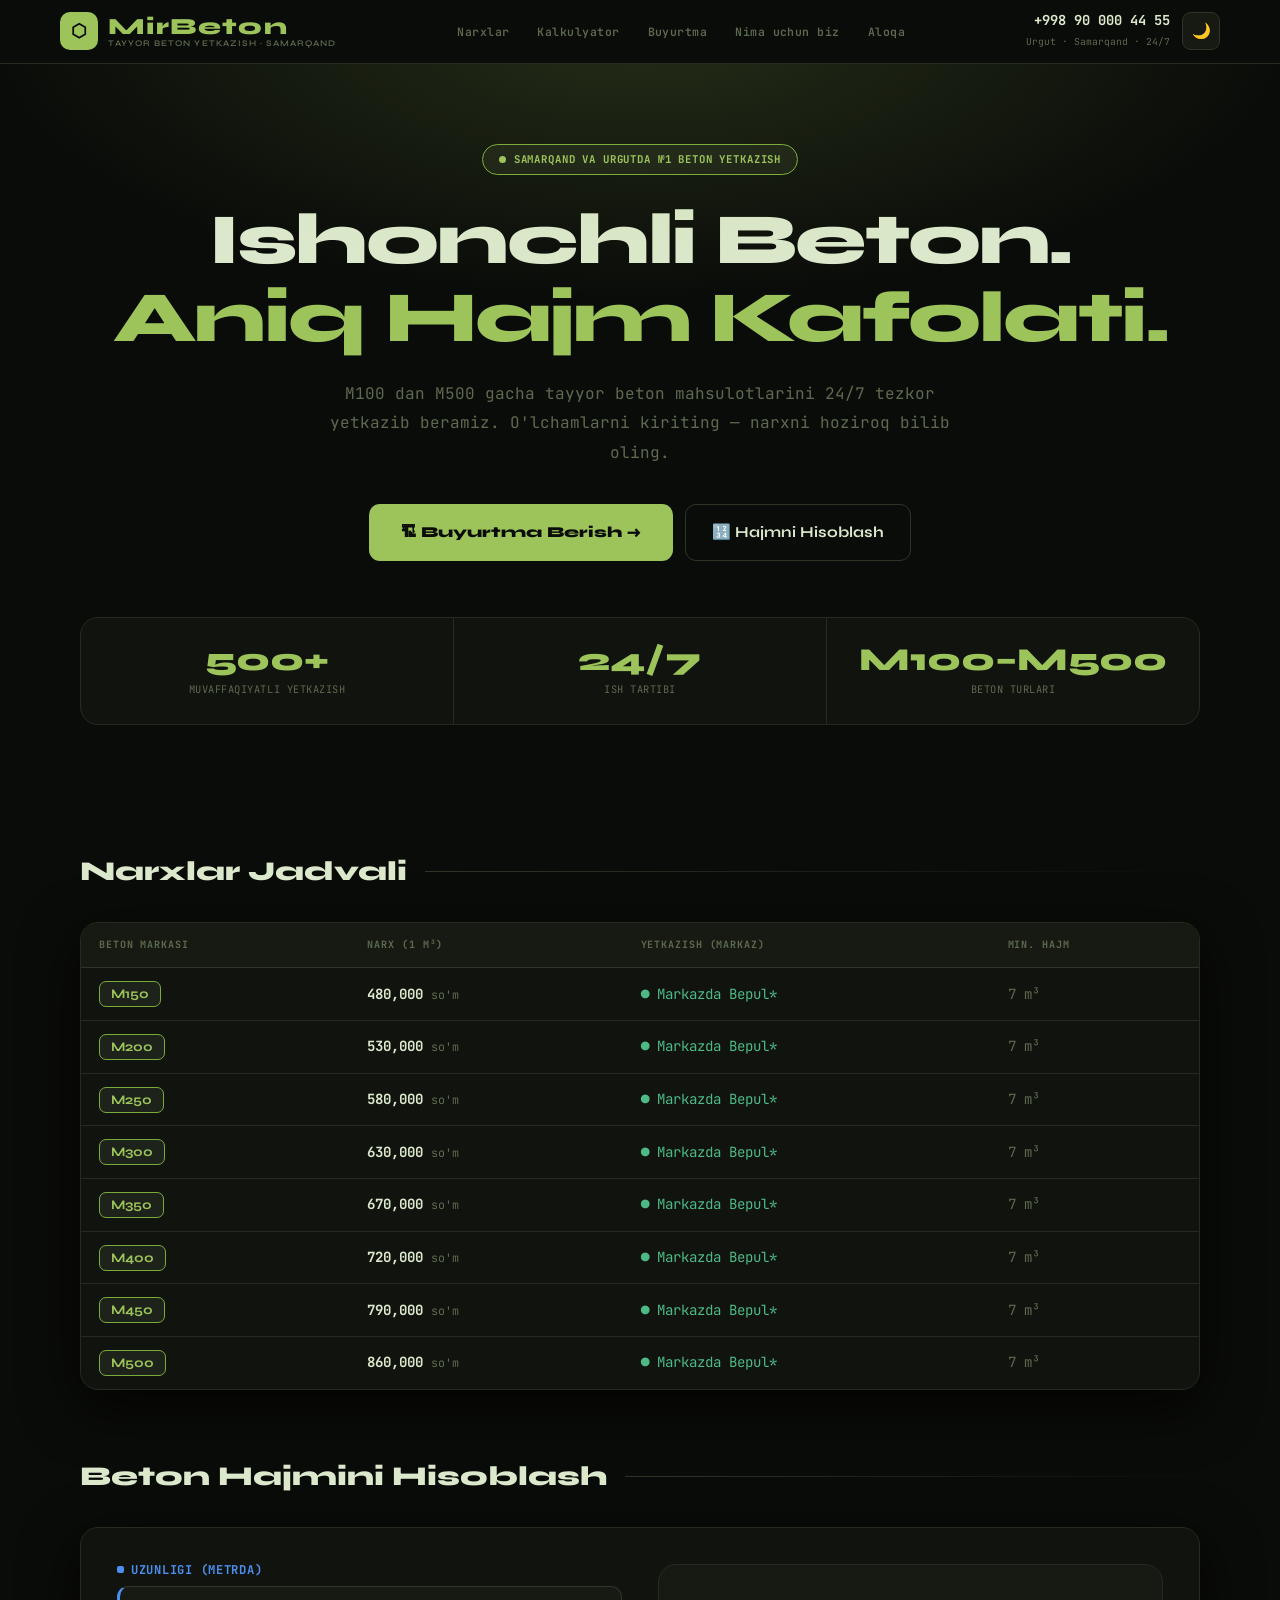
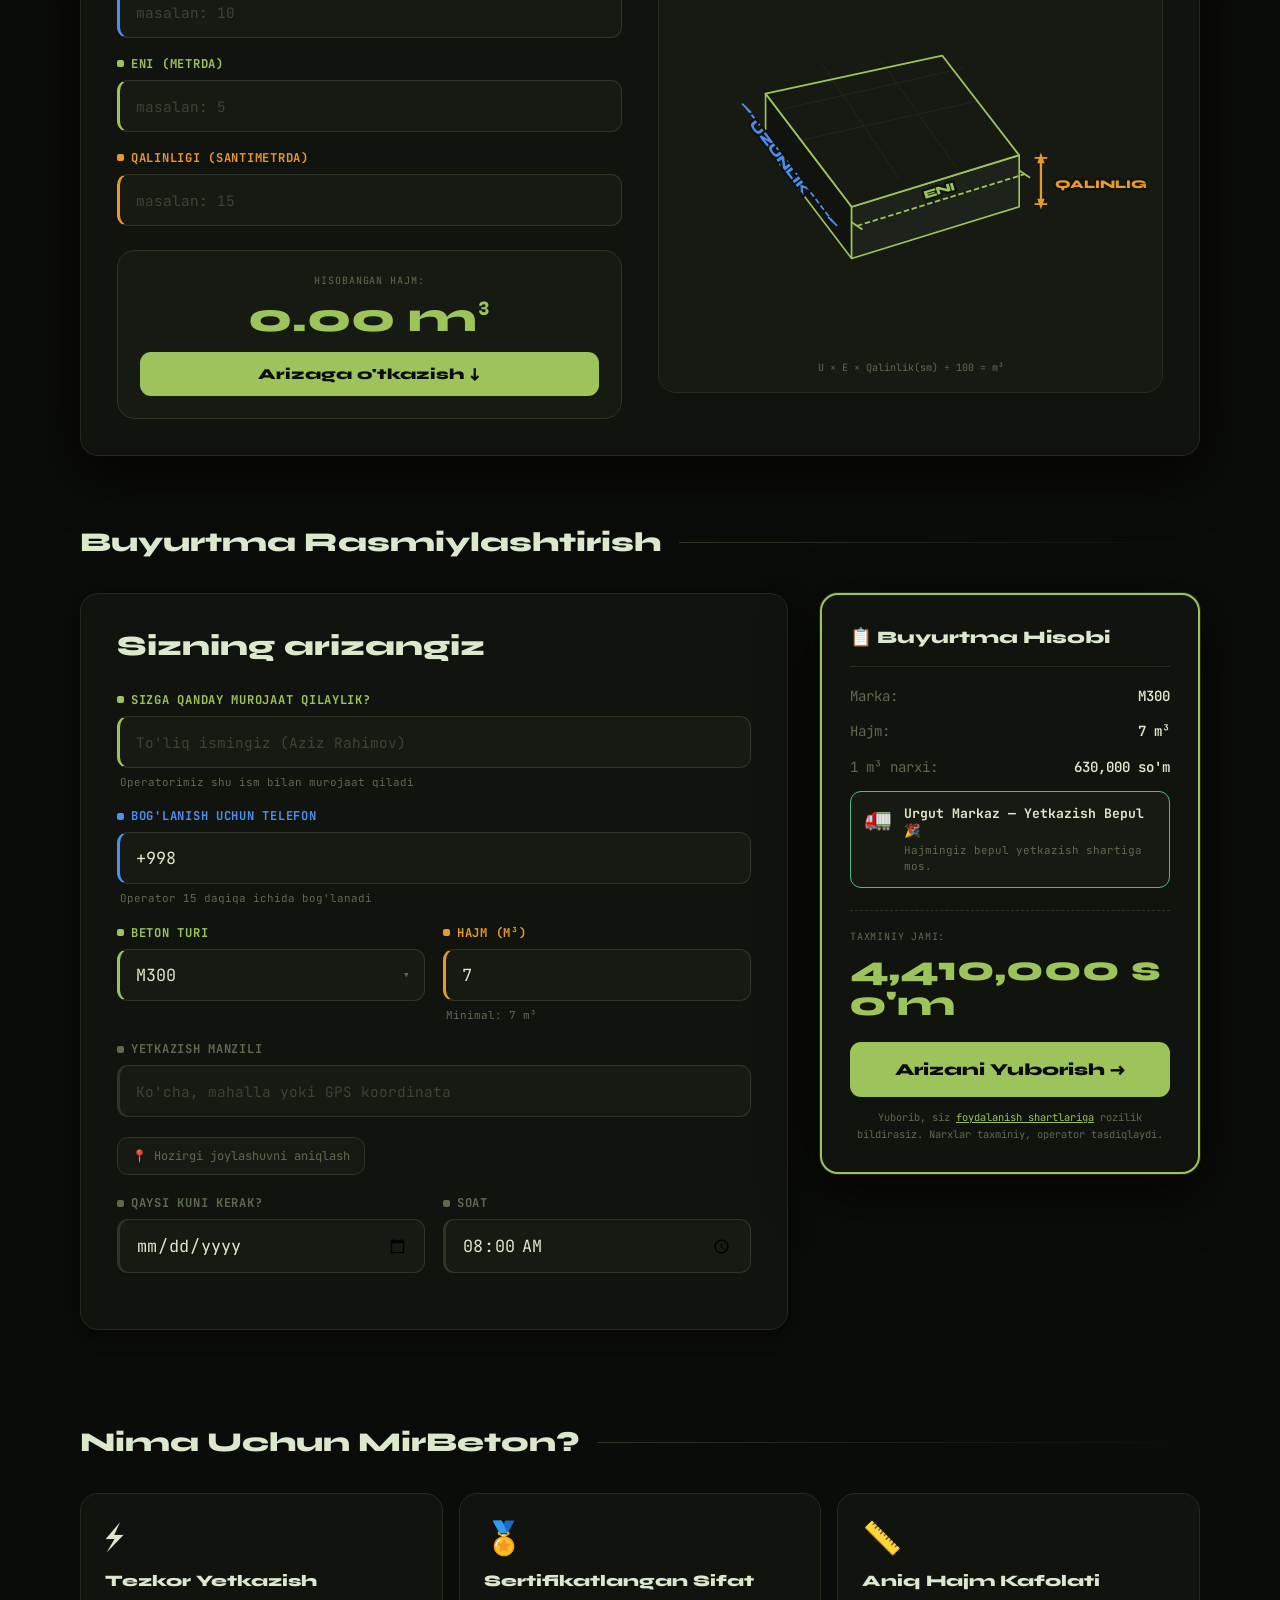
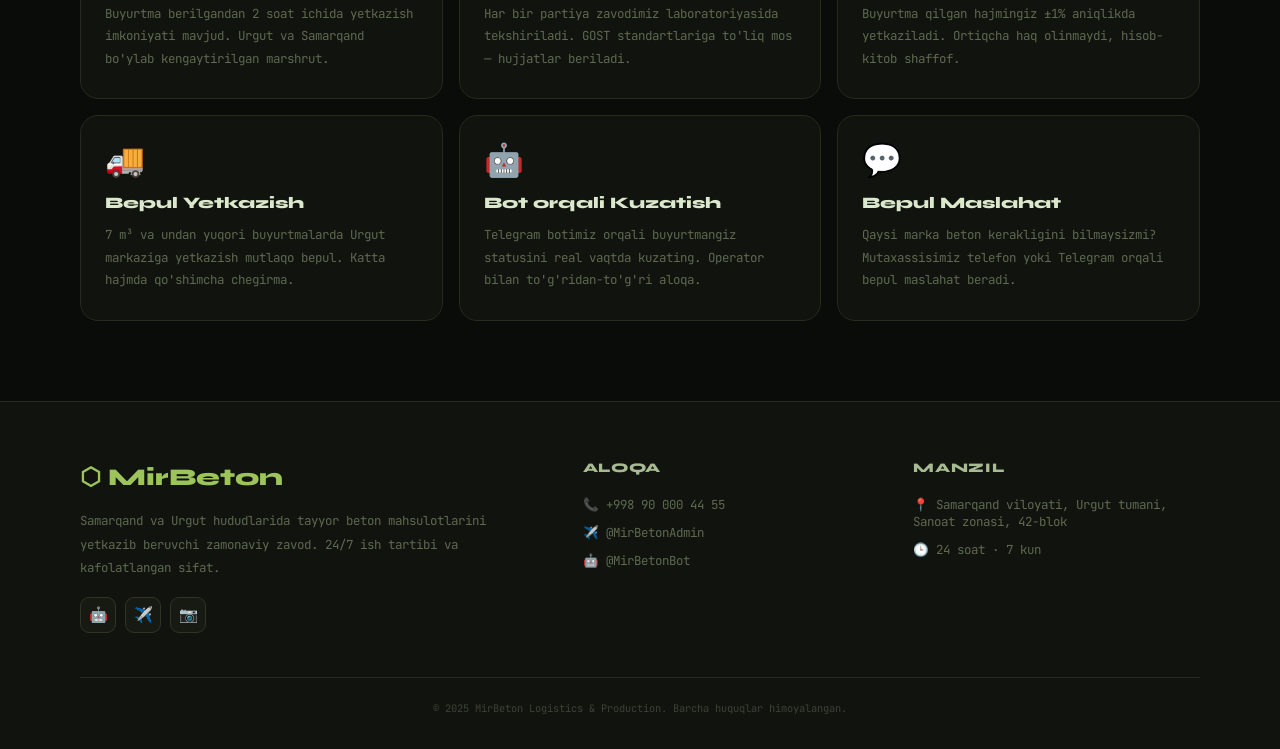
==== index.html @ e23283d0 "Update CSV_URL to new Google Sheets link" ====
<!DOCTYPE html>
<html lang="uz">
<head>
<meta charset="UTF-8">
<meta name="viewport" content="width=device-width, initial-scale=1.0">
<title>MirBeton — Samarqandda Tayyor Beton Yetkazish</title>
<link href="https://fonts.googleapis.com/css2?family=Syne:wght@400;700;800&family=JetBrains+Mono:wght@400;500;600&display=swap" rel="stylesheet">
<style>
/* ━━━━ TOKENS ━━━━ */
:root {
  --bg:#0a0c09;--bg2:#10130e;--bg3:#161a13;--bg4:#1d221a;
  --bd:#252b1e;--bd2:#2e3527;
  --dim:#3c4434;--muted:#5e6a50;--bright:#a8ba92;--text:#dce8cc;
  --acc:#9dc45a;--acc2:#7aab38;--glow:rgba(157,196,90,.18);
  --ok:#4dba86;--info:#4d8ff0;--warn:#e8992a;--danger:#e85252;
  --sh:0 16px 56px rgba(0,0,0,.7);--sh-sm:0 4px 20px rgba(0,0,0,.45);
  --r:18px;--r-sm:11px;
}
[data-theme="light"]{
  --bg:#f0f3eb;--bg2:#fff;--bg3:#e6ebe0;--bg4:#d8dfd1;
  --bd:#c4ccba;--bd2:#b0b9a5;
  --dim:#8a9480;--muted:#6a7460;--bright:#2e3828;--text:#181d12;
  --acc:#4a8020;--acc2:#3a6610;--glow:rgba(74,128,32,.13);
  --ok:#2a8a5a;--info:#2a5cc8;--warn:#b8740a;--danger:#c83030;
  --sh:0 6px 28px rgba(0,0,0,.11);--sh-sm:0 2px 10px rgba(0,0,0,.07);
}

/* ━━━━ BASE ━━━━ */
*,*::before,*::after{margin:0;padding:0;box-sizing:border-box}
html{scroll-behavior:smooth}
body{background:var(--bg);color:var(--text);font-family:'JetBrains Mono',monospace;line-height:1.65;transition:background .3s,color .3s;-webkit-font-smoothing:antialiased}
::selection{background:var(--acc);color:var(--bg)}
::-webkit-scrollbar{width:5px}
::-webkit-scrollbar-track{background:var(--bg)}
::-webkit-scrollbar-thumb{background:var(--dim);border-radius:3px}
.wrap{max-width:1160px;margin:0 auto;padding:0 20px}

/* ━━━━ HEADER ━━━━ */
header{position:sticky;top:0;z-index:200;background:var(--bg);border-bottom:1px solid var(--bd);backdrop-filter:blur(14px);-webkit-backdrop-filter:blur(14px)}
.nav{display:flex;align-items:center;justify-content:space-between;padding:12px 0;gap:12px}

/* — Logo: big brand — */
.logo{
  font-family:'Syne',sans-serif;font-weight:800;
  font-size:1.55rem;color:var(--acc);text-decoration:none;
  display:flex;align-items:center;gap:10px;letter-spacing:.04em;
  flex-shrink:0;
}
.logo-ico{
  width:38px;height:38px;background:var(--acc);color:var(--bg);
  border-radius:10px;display:flex;align-items:center;justify-content:center;
  font-size:1.1rem;font-weight:800;flex-shrink:0;
}
.logo-sub{
  display:flex;flex-direction:column;line-height:1;
}
.logo-name{font-size:1.45rem;letter-spacing:.06em}
.logo-tag{font-size:.54rem;color:var(--muted);letter-spacing:.12em;font-weight:600;text-transform:uppercase;margin-top:1px}

/* — Nav links — */
.nav-links{display:flex;align-items:center;gap:4px}
.nav-links a{
  font-size:.72rem;font-weight:600;letter-spacing:.04em;
  color:var(--muted);text-decoration:none;padding:7px 12px;
  border-radius:8px;transition:all .2s;white-space:nowrap;
}
.nav-links a:hover{color:var(--acc);background:var(--bg3)}

/* — Right cluster — */
.nav-r{display:flex;align-items:center;gap:12px}
.nav-phone{text-align:right;line-height:1.3}
.nav-phone a{display:block;font-size:.86rem;font-weight:700;color:var(--text);text-decoration:none;transition:color .2s}
.nav-phone a:hover{color:var(--acc)}
.nav-phone span{font-size:.6rem;color:var(--muted)}
.theme-btn{background:var(--bg3);border:1px solid var(--bd2);color:var(--text);width:38px;height:38px;border-radius:9px;cursor:pointer;display:flex;align-items:center;justify-content:center;font-size:.95rem;transition:all .2s;flex-shrink:0}
.theme-btn:hover{border-color:var(--acc);transform:scale(1.06)}

/* ━━━━ HERO ━━━━ */
.hero{padding:80px 0 60px;text-align:center;position:relative;overflow:hidden}
.hero::before{content:'';position:absolute;inset:0;background:radial-gradient(ellipse 75% 55% at 50% -5%,var(--glow) 0%,transparent 68%);pointer-events:none}
.badge{display:inline-flex;align-items:center;gap:8px;background:var(--bg3);color:var(--acc);border:1px solid var(--acc2);border-radius:50px;padding:6px 16px;font-size:.67rem;font-weight:700;letter-spacing:.08em;text-transform:uppercase;margin-bottom:26px}
.badge::before{content:'';width:7px;height:7px;background:var(--acc);border-radius:50%;animation:pdot 2s infinite}
@keyframes pdot{0%,100%{opacity:1;transform:scale(1)}50%{opacity:.5;transform:scale(.8)}}
.hero h1{font-family:'Syne',sans-serif;font-size:clamp(2.1rem,6.5vw,4.5rem);font-weight:800;line-height:1.08;letter-spacing:-.03em;margin-bottom:22px}
.hero h1 .ac{color:var(--acc)}
.hero-sub{color:var(--muted);font-size:clamp(.88rem,2vw,1rem);max-width:640px;margin:0 auto 36px;line-height:1.85}
.hero-ctas{display:flex;gap:12px;justify-content:center;flex-wrap:wrap}
.btn-p{background:var(--acc);color:var(--bg);border:none;padding:15px 32px;border-radius:var(--r-sm);font-family:'Syne',sans-serif;font-weight:800;font-size:.95rem;cursor:pointer;text-decoration:none;display:inline-flex;align-items:center;gap:8px;transition:all .25s}
.btn-p:hover{transform:translateY(-3px);filter:brightness(1.08);box-shadow:0 8px 28px var(--glow)}
.btn-g{background:transparent;color:var(--text);border:1px solid var(--bd2);padding:15px 26px;border-radius:var(--r-sm);font-family:'Syne',sans-serif;font-weight:700;font-size:.95rem;cursor:pointer;text-decoration:none;display:inline-flex;align-items:center;gap:8px;transition:all .25s}
.btn-g:hover{border-color:var(--acc);color:var(--acc)}
.stats{display:grid;grid-template-columns:repeat(3,1fr);gap:1px;background:var(--bd);border:1px solid var(--bd);border-radius:var(--r);overflow:hidden;margin-top:56px}
.stat{background:var(--bg2);padding:26px 20px;text-align:center;transition:background .2s}
.stat:hover{background:var(--bg3)}
.stat-n{font-family:'Syne',sans-serif;font-size:2rem;font-weight:800;color:var(--acc);line-height:1;margin-bottom:5px}
.stat-l{font-size:.65rem;color:var(--muted);letter-spacing:.05em;text-transform:uppercase}

/* ━━━━ SECTION HEAD ━━━━ */
.sh{display:flex;align-items:center;gap:18px;margin:64px 0 28px}
.sh h2{font-family:'Syne',sans-serif;font-size:clamp(1.3rem,3.5vw,1.7rem);font-weight:800;white-space:nowrap}
.sh-line{flex:1;height:1px;background:linear-gradient(to right,var(--bd2),transparent)}

/* ━━━━ PRICE TABLE ━━━━ */
.price-card{background:var(--bg2);border:1px solid var(--bd);border-radius:var(--r);overflow:hidden;box-shadow:var(--sh);margin-bottom:16px}
.pt{width:100%;border-collapse:collapse;min-width:420px}
.pt thead th{background:var(--bg3);padding:14px 18px;text-align:left;color:var(--muted);font-size:.63rem;font-weight:700;text-transform:uppercase;letter-spacing:.09em;border-bottom:1px solid var(--bd2)}
.pt tbody td{padding:14px 18px;border-bottom:1px solid var(--bd);font-size:.88rem;transition:background .15s}
.pt tbody tr:hover td{background:var(--bg3)}
.pt tbody tr:last-child td{border-bottom:none}
.gtag{background:var(--bg4);color:var(--acc);padding:4px 11px;border-radius:7px;font-weight:700;font-family:'Syne',sans-serif;border:1px solid var(--acc2);font-size:.82rem}
.ok-dot{color:var(--ok)}

/* ━━━━ CALCULATOR ━━━━ */
.calc-grid{display:grid;grid-template-columns:1fr 1fr;gap:36px;background:var(--bg2);border:1px solid var(--bd);border-radius:var(--r);padding:36px;margin-bottom:20px;box-shadow:var(--sh);align-items:start}
.calc-inputs{display:flex;flex-direction:column}
.fg{margin-bottom:20px}
.fl{display:flex;align-items:center;gap:7px;font-size:.76rem;font-weight:700;text-transform:uppercase;letter-spacing:.06em;margin-bottom:10px;line-height:1}
.fl-dot{width:7px;height:7px;border-radius:2px;flex-shrink:0}

/* — inputs: bigger font for forms — */
.fi{width:100%;background:var(--bg3);border:1px solid var(--bd2);border-left-width:3px;border-radius:var(--r-sm);padding:14px 16px;color:var(--text);font-family:'JetBrains Mono',monospace;font-size:1.05rem;transition:border-color .2s,background .2s;appearance:none;-webkit-appearance:none}
.fi:focus{outline:none;background:var(--bg2)}
.fi::placeholder{color:var(--dim);font-size:.9rem}
.fi-b{border-left-color:var(--info)}.fi-b:focus{border-color:var(--info)}
.fi-g{border-left-color:var(--acc)}.fi-g:focus{border-color:var(--acc)}
.fi-o{border-left-color:var(--warn)}.fi-o:focus{border-color:var(--warn)}
.fi-hint{display:block;font-size:.68rem;color:var(--muted);margin-top:6px;padding-left:3px;line-height:1.5}

.calc-res{background:var(--bg3);border:1px solid var(--bd2);border-radius:var(--r);padding:22px;text-align:center;margin-top:4px}
.cr-lbl{font-size:.63rem;color:var(--muted);letter-spacing:.09em;text-transform:uppercase;margin-bottom:7px}
.cr-val{font-family:'Syne',sans-serif;font-size:2.6rem;color:var(--acc);font-weight:800;line-height:1}
.cr-btn{margin-top:14px;width:100%;background:var(--acc);color:var(--bg);border:none;padding:13px;border-radius:var(--r-sm);font-family:'Syne',sans-serif;font-weight:800;font-size:.95rem;cursor:pointer;transition:all .2s}
.cr-btn:hover{filter:brightness(1.08);transform:translateY(-2px)}

/* ━━━━ 3D BOX: fixed aspect, no overflow ━━━━ */
.vis{
  background:var(--bg3);border:1px solid var(--bd);border-radius:var(--r);
  padding:20px 16px 16px;
  display:flex;flex-direction:column;align-items:center;justify-content:center;
  /* fixed aspect ratio so diagram never overflows or clips */
  aspect-ratio:1/0.85;
  overflow:hidden;
}
.vis svg{width:100%;height:100%;display:block}
.vis-cap{font-size:.63rem;color:var(--muted);text-align:center;margin-top:12px;line-height:1.7;flex-shrink:0}

/* ━━━━ ORDER ━━━━ */
.order-layout{display:grid;grid-template-columns:1fr 380px;gap:32px;margin-bottom:90px;align-items:start}
.form-card{background:var(--bg2);border:1px solid var(--bd);border-radius:var(--r);padding:36px;box-shadow:var(--sh-sm)}
.form-card h2{font-family:'Syne',sans-serif;font-weight:800;font-size:clamp(1.3rem,3vw,1.75rem);margin-bottom:30px;line-height:1.2}
.row2{display:grid;grid-template-columns:1fr 1fr;gap:18px}
.sel-wrap{position:relative}
.sel-wrap::after{content:'▾';position:absolute;right:14px;top:50%;transform:translateY(-50%);color:var(--muted);pointer-events:none;font-size:.9rem}
select.fi{cursor:pointer;padding-right:38px}
.btn-gps{display:inline-flex;align-items:center;gap:7px;background:var(--bg3);border:1px solid var(--bd2);color:var(--muted);font-family:'JetBrains Mono',monospace;font-size:.75rem;padding:10px 14px;border-radius:var(--r-sm);cursor:pointer;transition:all .2s;margin-bottom:22px;width:fit-content}
.btn-gps:hover{border-color:var(--acc);color:var(--acc)}

/* summary */
.sum-card{position:sticky;top:72px;background:var(--bg2);border:2px solid var(--acc);border-radius:var(--r);padding:28px;box-shadow:0 0 0 1px var(--glow),var(--sh)}
.sum-title{font-family:'Syne',sans-serif;font-weight:800;font-size:1.1rem;padding-bottom:14px;border-bottom:1px solid var(--bd);margin-bottom:18px;display:flex;align-items:center;gap:8px}
.s-row{display:flex;justify-content:space-between;align-items:center;margin-bottom:12px;font-size:.88rem}
.s-row span{color:var(--muted)}.s-row b{color:var(--text);font-weight:600}
.del-box{display:flex;gap:12px;align-items:flex-start;background:var(--bg3);border:1px solid var(--bd2);border-radius:var(--r-sm);padding:13px;margin-top:12px;transition:border-color .3s}
.del-ico{font-size:1.4rem;line-height:1;flex-shrink:0;padding-top:2px}
.del-txt h5{font-size:.82rem;margin-bottom:3px;line-height:1.3}
.del-txt p{font-size:.68rem;color:var(--muted);line-height:1.5}
.total-area{margin-top:22px;padding-top:18px;border-top:1px dashed var(--bd2)}
.total-lbl{font-size:.63rem;color:var(--muted);text-transform:uppercase;letter-spacing:.08em;margin-bottom:5px}
.total-price{font-family:'Syne',sans-serif;font-size:clamp(1.6rem,4vw,2.2rem);color:var(--acc);font-weight:800;line-height:1;word-break:break-all}
.btn-sub{width:100%;background:var(--acc);color:var(--bg);border:none;padding:17px;border-radius:var(--r-sm);font-family:'Syne',sans-serif;font-weight:800;font-size:1.05rem;cursor:pointer;margin-top:20px;transition:all .25s;display:flex;align-items:center;justify-content:center;gap:8px}
.btn-sub:hover{transform:translateY(-3px);filter:brightness(1.08);box-shadow:0 10px 28px var(--glow)}
.btn-sub:disabled{opacity:.6;cursor:not-allowed;transform:none}
.form-fine{font-size:.65rem;color:var(--muted);text-align:center;margin-top:12px;line-height:1.7}
.form-fine a{color:var(--acc)}

/* ━━━━ WHY MIRBETON ━━━━ */
.why-grid{display:grid;grid-template-columns:repeat(3,1fr);gap:16px;margin-bottom:80px}
.why-card{background:var(--bg2);border:1px solid var(--bd);border-radius:var(--r);padding:28px 24px;transition:all .25s;cursor:default}
.why-card:hover{border-color:var(--acc2);transform:translateY(-3px);box-shadow:var(--sh-sm)}
.why-ico{font-size:2rem;margin-bottom:14px;line-height:1}
.why-title{font-family:'Syne',sans-serif;font-weight:800;font-size:1rem;margin-bottom:8px;color:var(--text)}
.why-desc{font-size:.78rem;color:var(--muted);line-height:1.8}

/* ━━━━ FOOTER ━━━━ */
footer{background:var(--bg2);border-top:1px solid var(--bd);padding:56px 0 32px}
.footer-grid{display:grid;grid-template-columns:1.6fr 1fr 1fr;gap:44px;margin-bottom:44px}
.f-logo{font-family:'Syne',sans-serif;font-size:1.5rem;font-weight:800;color:var(--acc);margin-bottom:12px;display:flex;align-items:center;gap:8px}
.f-txt{font-size:.78rem;color:var(--muted);line-height:1.85;margin-bottom:18px}
.soc-row{display:flex;gap:9px;flex-wrap:wrap}
.soc-a{width:36px;height:36px;background:var(--bg3);border:1px solid var(--bd2);border-radius:9px;display:flex;align-items:center;justify-content:center;text-decoration:none;font-size:.95rem;transition:all .2s}
.soc-a:hover{border-color:var(--acc);transform:scale(1.06)}
.fc h4{font-family:'Syne',sans-serif;font-weight:800;font-size:.82rem;margin-bottom:16px;text-transform:uppercase;letter-spacing:.05em;color:var(--bright)}
.fl-link{display:flex;align-items:center;gap:9px;font-size:.78rem;color:var(--muted);text-decoration:none;margin-bottom:11px;transition:color .2s;line-height:1.4}
.fl-link:hover{color:var(--text)}
.f-bot{border-top:1px solid var(--bd);padding-top:22px;text-align:center;font-size:.65rem;color:var(--dim)}

/* ━━━━ MODAL ━━━━ */
.modal{position:fixed;inset:0;background:rgba(0,0,0,.92);display:none;align-items:center;justify-content:center;z-index:1000;padding:20px;backdrop-filter:blur(14px)}
.modal.open{display:flex}
.mbox{background:var(--bg2);border:2px solid var(--acc);border-radius:24px;max-width:460px;width:100%;padding:44px 36px;text-align:center;animation:mani .35s ease}
@keyframes mani{from{opacity:0;transform:scale(.9) translateY(20px)}to{opacity:1;transform:scale(1) translateY(0)}}
.m-ico{width:70px;height:70px;background:var(--ok);color:#fff;border-radius:50%;font-size:2rem;display:flex;align-items:center;justify-content:center;margin:0 auto 22px}
.mbox h2{font-family:'Syne',sans-serif;font-weight:800;font-size:1.4rem;margin-bottom:10px}
.mbox p{color:var(--muted);font-size:.84rem;line-height:1.85;margin-bottom:26px}
.m-btns{display:grid;gap:11px}
.c-btn{padding:14px 18px;border-radius:13px;text-decoration:none;font-weight:800;font-family:'Syne',sans-serif;display:flex;align-items:center;justify-content:center;gap:10px;font-size:.95rem;transition:all .2s;cursor:pointer;border:none}
.c-btn:hover{transform:translateY(-2px);filter:brightness(1.06)}
.c-call{background:var(--acc);color:var(--bg)}.c-tg{background:#229ED9;color:#fff}
.c-bot{background:var(--bg3);color:var(--text);border:1px solid var(--bd2)}
.btn-close{background:none;border:1px solid var(--bd2);color:var(--muted);font-family:'JetBrains Mono',monospace;font-size:.78rem;padding:10px;border-radius:9px;cursor:pointer;margin-top:12px;transition:all .2s;width:100%}
.btn-close:hover{border-color:var(--danger);color:var(--danger)}
.loader{display:inline-block;width:18px;height:18px;border:2px solid var(--bd2);border-top-color:var(--acc);border-radius:50%;animation:spin .7s linear infinite;vertical-align:middle;margin-right:8px}
@keyframes spin{to{transform:rotate(360deg)}}
.ld-row td{padding:44px!important;text-align:center}

/* ━━━━ RESPONSIVE ━━━━ */
@media(max-width:1020px){
  .order-layout{grid-template-columns:1fr}
  .sum-card{position:relative;top:0}
  .calc-grid{grid-template-columns:1fr}
  .why-grid{grid-template-columns:1fr 1fr}
  .footer-grid{grid-template-columns:1fr 1fr}
  .nav-links{display:none}
  .vis{aspect-ratio:16/9;max-height:260px}
}
@media(max-width:680px){
  .wrap{padding:0 14px}
  .hero{padding:52px 0 40px}
  .stats{grid-template-columns:1fr}
  .footer-grid{grid-template-columns:1fr;gap:28px}
  .form-card{padding:22px 16px}
  .calc-grid{padding:22px 16px;gap:20px}
  .sum-card{padding:20px 16px}
  .mbox{padding:34px 20px}
  .row2{grid-template-columns:1fr;gap:0}
  .why-grid{grid-template-columns:1fr}
  .vis{aspect-ratio:4/3;max-height:220px}
}
@media(max-width:420px){
  .logo-name{font-size:1.2rem}
  .logo-tag{display:none}
  .nav-phone{display:none}
  .hero h1{font-size:1.9rem}
  .hero-ctas{flex-direction:column;align-items:stretch}
  .btn-p,.btn-g{justify-content:center}
  .fi{font-size:.95rem;padding:13px 13px}
}
</style>
</head>
<body data-theme="dark">

<!-- ══════════ HEADER ══════════ -->
<header>
  <div class="wrap nav">
    <!-- Big brand logo -->
    <a href="#" class="logo">
      <div class="logo-ico">⬡</div>
      <div class="logo-sub">
        <span class="logo-name">MirBeton</span>
        <span class="logo-tag">Tayyor beton yetkazish · Samarqand</span>
      </div>
    </a>

    <!-- Quick nav links -->
    <nav class="nav-links">
      <a href="#prices">Narxlar</a>
      <a href="#calc">Kalkulyator</a>
      <a href="#order">Buyurtma</a>
      <a href="#why">Nima uchun biz</a>
      <a href="#footer">Aloqa</a>
    </nav>

    <div class="nav-r">
      <div class="nav-phone">
        <a href="tel:+998900004455">+998 90 000 44 55</a>
        <span>Urgut · Samarqand · 24/7</span>
      </div>
      <button class="theme-btn" id="theme-btn" onclick="toggleTheme()" aria-label="Mavzu">
        <span id="theme-ico">🌙</span>
      </button>
    </div>
  </div>
</header>

<!-- ══════════ HERO ══════════ -->
<section class="hero">
  <div class="wrap">
    <div class="badge">Samarqand va Urgutda №1 Beton Yetkazish</div>
    <h1>Ishonchli Beton.<br><span class="ac">Aniq Hajm Kafolati.</span></h1>
    <p class="hero-sub">M100 dan M500 gacha tayyor beton mahsulotlarini 24/7 tezkor yetkazib beramiz. O'lchamlarni kiriting — narxni hoziroq bilib oling.</p>
    <div class="hero-ctas">
      <a href="#order" class="btn-p">🏗 Buyurtma Berish →</a>
      <a href="#calc" class="btn-g">🔢 Hajmni Hisoblash</a>
    </div>
    <div class="stats">
      <div class="stat"><div class="stat-n">500+</div><div class="stat-l">Muvaffaqiyatli yetkazish</div></div>
      <div class="stat"><div class="stat-n">24/7</div><div class="stat-l">Ish tartibi</div></div>
      <div class="stat"><div class="stat-n">M100–M500</div><div class="stat-l">Beton turlari</div></div>
    </div>
  </div>
</section>

<div class="wrap">

<!-- ══════════ NARXLAR ══════════ -->
<div class="sh" id="prices"><h2>Narxlar Jadvali</h2><div class="sh-line"></div></div>
<div class="price-card">
  <div style="overflow-x:auto">
    <table class="pt">
      <thead><tr>
        <th>Beton Markasi</th><th>Narx (1 m³)</th>
        <th>Yetkazish (Markaz)</th><th>Min. Hajm</th>
      </tr></thead>
      <tbody id="price-body">
        <tr class="ld-row"><td colspan="4"><span class="loader"></span>Yuklanmoqda...</td></tr>
      </tbody>
    </table>
  </div>
</div>

<!-- ══════════ KALKULYATOR ══════════ -->
<div class="sh" id="calc"><h2>Beton Hajmini Hisoblash</h2><div class="sh-line"></div></div>
<div class="calc-grid">

  <div class="calc-inputs">
    <div class="fg">
      <label class="fl" style="color:var(--info)">
        <span class="fl-dot" style="background:var(--info)"></span>Uzunligi (metrda)
      </label>
      <input class="fi fi-b" id="c-l" type="number" placeholder="masalan: 10" min="0" step="0.1" oninput="calcVol()">
    </div>
    <div class="fg">
      <label class="fl" style="color:var(--acc)">
        <span class="fl-dot" style="background:var(--acc)"></span>Eni (metrda)
      </label>
      <input class="fi fi-g" id="c-w" type="number" placeholder="masalan: 5" min="0" step="0.1" oninput="calcVol()">
    </div>
    <div class="fg">
      <label class="fl" style="color:var(--warn)">
        <span class="fl-dot" style="background:var(--warn)"></span>Qalinligi (santimetrda)
      </label>
      <input class="fi fi-o" id="c-t" type="number" placeholder="masalan: 15" min="0" step="1" oninput="calcVol()">
    </div>
    <div class="calc-res">
      <div class="cr-lbl">Hisobangan hajm:</div>
      <div class="cr-val" id="c-res">0.00 m³</div>
      <button class="cr-btn" onclick="applyOrder()">Arizaga o'tkazish ↓</button>
    </div>
  </div>

  <!-- 3D slab diagram — fits exactly inside .vis box -->
  <div class="vis">
    <!--
      SVG viewBox is set wide enough (0 0 520 340) so all labels
      including "QALINLIGI" on the right side fit without clipping.
      The slab geometry uses the same correct isometric math.
    -->
    <svg viewBox="0 0 520 340" xmlns="http://www.w3.org/2000/svg" preserveAspectRatio="xMidYMid meet">
      <!-- Left face (shadow) -->
      <polygon points="100,90 195,215 195,272 100,147"
               fill="var(--bg2)" stroke="var(--acc)" stroke-width="1.8" stroke-linejoin="round"/>
      <!-- Right face (mid) -->
      <polygon points="380,158 195,215 195,272 380,215"
               fill="var(--bg4)" stroke="var(--acc)" stroke-width="1.8" stroke-linejoin="round"/>
      <!-- Top face -->
      <polygon points="100,90 295,48 380,158 195,215"
               fill="var(--bg3)" stroke="var(--acc)" stroke-width="2" stroke-linejoin="round"/>
      <!-- Top grid texture -->
      <g opacity="0.1" stroke="var(--acc)" stroke-width="0.9">
        <line x1="163" y1="58"  x2="248" y2="185"/>
        <line x1="226" y1="52"  x2="311" y2="172"/>
        <line x1="115" y1="108" x2="318" y2="62"/>
        <line x1="132" y1="143" x2="335" y2="98"/>
      </g>

      <!-- ── UZUNLIK (blue) — left edge offset left ── -->
      <!-- left edge: (100,90)→(195,215). dir=(95,125), len≈157. perp-left=(-125,95)/157=(-0.796,0.605). offset*26=(-21,16) -->
      <g>
        <line x1="79" y1="106" x2="174" y2="231" stroke="var(--info)" stroke-width="2" stroke-dasharray="6 3"/>
        <line x1="74" y1="101" x2="84"  y2="111"  stroke="var(--info)" stroke-width="2"/>
        <line x1="169" y1="226" x2="179" y2="236" stroke="var(--info)" stroke-width="2"/>
        <!-- midpoint=(126,168), angle=atan2(125,95)=52.7° -->
        <text x="112" y="163" fill="var(--info)"
              font-family="Syne,sans-serif" font-weight="800" font-size="13"
              text-anchor="middle" transform="rotate(52.7,112,163)"
              paint-order="stroke fill" stroke="var(--bg2)" stroke-width="5" stroke-linejoin="round">
          UZUNLIK
        </text>
      </g>

      <!-- ── ENI (green) — front edge offset down ── -->
      <!-- front edge: (195,215)→(380,158). dir=(185,-57), len≈193. perp-down=(57,185)/193=(0.295,0.959). offset*22=(6,21) -->
      <g>
        <line x1="201" y1="236" x2="386" y2="179" stroke="var(--acc)" stroke-width="2" stroke-dasharray="6 3"/>
        <line x1="195" y1="232" x2="207" y2="240" stroke="var(--acc)" stroke-width="2"/>
        <line x1="380" y1="175" x2="392" y2="183" stroke="var(--acc)" stroke-width="2"/>
        <!-- midpoint=(293,207), angle=atan2(-57,185)=-17.1° -->
        <text x="293" y="201" fill="var(--acc)"
              font-family="Syne,sans-serif" font-weight="800" font-size="13"
              text-anchor="middle" transform="rotate(-17.1,293,201)"
              paint-order="stroke fill" stroke="var(--bg2)" stroke-width="5" stroke-linejoin="round">
          ENI
        </text>
      </g>

      <!-- ── QALINLIGI (orange) — right side vertical bracket ── -->
      <!-- slab thickness: from (380,158) down 57px to (380,215) -->
      <g>
        <line x1="404" y1="161" x2="404" y2="212" stroke="var(--warn)" stroke-width="2.5"/>
        <line x1="397" y1="161" x2="411" y2="161" stroke="var(--warn)" stroke-width="2"/>
        <line x1="397" y1="212" x2="411" y2="212" stroke="var(--warn)" stroke-width="2"/>
        <polygon points="404,155 400,167 408,167" fill="var(--warn)"/>
        <polygon points="404,218 400,206 408,206" fill="var(--warn)"/>
        <text x="420" y="191" fill="var(--warn)"
              font-family="Syne,sans-serif" font-weight="800" font-size="13"
              text-anchor="start" dominant-baseline="middle"
              paint-order="stroke fill" stroke="var(--bg2)" stroke-width="5" stroke-linejoin="round">
          QALINLIGI
        </text>
      </g>
    </svg>
    <p class="vis-cap">U × E × Qalinlik(sm) ÷ 100 = m³</p>
  </div>

</div><!-- /calc-grid -->

<!-- ══════════ BUYURTMA ══════════ -->
<div class="sh" id="order"><h2>Buyurtma Rasmiylashtirish</h2><div class="sh-line"></div></div>
<div class="order-layout">

  <div class="form-card">
    <h2>Sizning arizangiz</h2>

    <div class="fg">
      <label class="fl" style="color:var(--acc)">
        <span class="fl-dot" style="background:var(--acc)"></span>Sizga qanday murojaat qilaylik?
      </label>
      <input class="fi fi-g" id="f-name" type="text" placeholder="To'liq ismingiz (Aziz Rahimov)">
      <span class="fi-hint">Operatorimiz shu ism bilan murojaat qiladi</span>
    </div>

    <div class="fg">
      <label class="fl" style="color:var(--info)">
        <span class="fl-dot" style="background:var(--info)"></span>Bog'lanish uchun telefon
      </label>
      <input class="fi fi-b" id="f-phone" type="tel" value="+998 ">
      <span class="fi-hint">Operator 15 daqiqa ichida bog'lanadi</span>
    </div>

    <div class="row2">
      <div class="fg">
        <label class="fl" style="color:var(--acc)">
          <span class="fl-dot" style="background:var(--acc)"></span>Beton turi
        </label>
        <div class="sel-wrap">
          <select class="fi fi-g" id="f-grade" onchange="updateSum()">
            <option value="M200" data-price="530000">M200</option>
            <option value="M300" data-price="630000" selected>M300</option>
            <option value="M400" data-price="720000">M400</option>
          </select>
        </div>
      </div>
      <div class="fg">
        <label class="fl" style="color:var(--warn)">
          <span class="fl-dot" style="background:var(--warn)"></span>Hajm (m³)
        </label>
        <input class="fi fi-o" id="f-m3" type="number" value="7" min="0.5" step="0.5" oninput="updateSum()">
        <span class="fi-hint">Minimal: 7 m³</span>
      </div>
    </div>

    <div class="fg">
      <label class="fl" style="color:var(--muted)">
        <span class="fl-dot" style="background:var(--muted)"></span>Yetkazish manzili
      </label>
      <input class="fi" id="f-addr" type="text" placeholder="Ko'cha, mahalla yoki GPS koordinata">
    </div>
    <button class="btn-gps" id="gps-btn" onclick="getGPS()">
      <span id="gps-ico">📍</span><span id="gps-txt">Hozirgi joylashuvni aniqlash</span>
    </button>

    <div class="row2">
      <div class="fg">
        <label class="fl" style="color:var(--muted)">
          <span class="fl-dot" style="background:var(--muted)"></span>Qaysi kuni kerak?
        </label>
        <input class="fi" id="f-date" type="date">
      </div>
      <div class="fg">
        <label class="fl" style="color:var(--muted)">
          <span class="fl-dot" style="background:var(--muted)"></span>Soat
        </label>
        <input class="fi" id="f-time" type="time" value="08:00">
      </div>
    </div>
  </div>

  <div class="sum-card">
    <h4 class="sum-title">📋 Buyurtma Hisobi</h4>
    <div class="s-row"><span>Marka:</span><b id="s-grade">—</b></div>
    <div class="s-row"><span>Hajm:</span><b id="s-m3">0 m³</b></div>
    <div class="s-row"><span>1 m³ narxi:</span><b id="s-unit">—</b></div>
    <div class="del-box" id="d-box">
      <div class="del-ico">🚛</div>
      <div class="del-txt">
        <h5 id="d-title">Manzilni kiriting</h5>
        <p id="d-desc">Yetkazish shartlari hajmga qarab o'zgaradi.</p>
      </div>
    </div>
    <div class="total-area">
      <div class="total-lbl">Taxminiy jami:</div>
      <div class="total-price" id="s-total">0 so'm</div>
    </div>
    <button class="btn-sub" id="sub-btn" onclick="sendOrder()">Arizani Yuborish →</button>
    <p class="form-fine">Yuborib, siz <a href="#">foydalanish shartlariga</a> rozilik bildirasiz. Narxlar taxminiy, operator tasdiqlaydi.</p>
  </div>

</div><!-- /order-layout -->

<!-- ══════════ NIMA UCHUN MIRBETON ══════════ -->
<div class="sh" id="why"><h2>Nima Uchun MirBeton?</h2><div class="sh-line"></div></div>
<div class="why-grid">
  <div class="why-card">
    <div class="why-ico">⚡</div>
    <div class="why-title">Tezkor Yetkazish</div>
    <div class="why-desc">Buyurtma berilgandan 2 soat ichida yetkazish imkoniyati mavjud. Urgut va Samarqand bo'ylab kengaytirilgan marshrut.</div>
  </div>
  <div class="why-card">
    <div class="why-ico">🏅</div>
    <div class="why-title">Sertifikatlangan Sifat</div>
    <div class="why-desc">Har bir partiya zavodimiz laboratoriyasida tekshiriladi. GOST standartlariga to'liq mos — hujjatlar beriladi.</div>
  </div>
  <div class="why-card">
    <div class="why-ico">📏</div>
    <div class="why-title">Aniq Hajm Kafolati</div>
    <div class="why-desc">Buyurtma qilgan hajmingiz ±1% aniqlikda yetkaziladi. Ortiqcha haq olinmaydi, hisob-kitob shaffof.</div>
  </div>
  <div class="why-card">
    <div class="why-ico">🚚</div>
    <div class="why-title">Bepul Yetkazish</div>
    <div class="why-desc">7 m³ va undan yuqori buyurtmalarda Urgut markaziga yetkazish mutlaqo bepul. Katta hajmda qo'shimcha chegirma.</div>
  </div>
  <div class="why-card">
    <div class="why-ico">🤖</div>
    <div class="why-title">Bot orqali Kuzatish</div>
    <div class="why-desc">Telegram botimiz orqali buyurtmangiz statusini real vaqtda kuzating. Operator bilan to'g'ridan-to'g'ri aloqa.</div>
  </div>
  <div class="why-card">
    <div class="why-ico">💬</div>
    <div class="why-title">Bepul Maslahat</div>
    <div class="why-desc">Qaysi marka beton kerakligini bilmaysizmi? Mutaxassisimiz telefon yoki Telegram orqali bepul maslahat beradi.</div>
  </div>
</div>

</div><!-- /wrap -->

<!-- ══════════ FOOTER ══════════ -->
<footer id="footer">
  <div class="wrap">
    <div class="footer-grid">
      <div>
        <div class="f-logo">⬡ MirBeton</div>
        <p class="f-txt">Samarqand va Urgut hududlarida tayyor beton mahsulotlarini yetkazib beruvchi zamonaviy zavod. 24/7 ish tartibi va kafolatlangan sifat.</p>
        <div class="soc-row">
          <a href="https://t.me/MirBetonBot" class="soc-a">🤖</a>
          <a href="https://t.me/MirBetonAdmin" class="soc-a">✈️</a>
          <a href="#" class="soc-a">📷</a>
        </div>
      </div>
      <div class="fc">
        <h4>Aloqa</h4>
        <a href="tel:+998900004455" class="fl-link">📞 +998 90 000 44 55</a>
        <a href="https://t.me/MirBetonAdmin" class="fl-link">✈️ @MirBetonAdmin</a>
        <a href="https://t.me/MirBetonBot" class="fl-link">🤖 @MirBetonBot</a>
      </div>
      <div class="fc">
        <h4>Manzil</h4>
        <p class="fl-link">📍 Samarqand viloyati, Urgut tumani, Sanoat zonasi, 42-blok</p>
        <p class="fl-link">🕒 24 soat · 7 kun</p>
      </div>
    </div>
    <div class="f-bot">&copy; 2025 MirBeton Logistics &amp; Production. Barcha huquqlar himoyalangan.</div>
  </div>
</footer>

<!-- ══════════ MODAL ══════════ -->
<div class="modal" id="modal">
  <div class="mbox">
    <div class="m-ico" id="m-ico">✓</div>
    <h2 id="m-title">Arizangiz Qabul Qilindi!</h2>
    <p id="m-body">Operator 15 daqiqa ichida siz bilan bog'lanadi. Shoshilinch bo'lsa, quyidagi tugmalardan foydalaning:</p>
    <div class="m-btns" id="m-btns">
      <a href="tel:+998900004455" class="c-btn c-call">📞 Qo'ng'iroq Qilish</a>
      <a href="https://t.me/MirBetonAdmin" target="_blank" class="c-btn c-tg">✈️ Telegram orqali yozish</a>
      <a href="https://t.me/MirBetonBot" target="_blank" class="c-btn c-bot">🤖 Buyurtmani botda kuzatish</a>
    </div>
    <button class="btn-close" onclick="closeModal()">✕ Yopish</button>
  </div>
</div>

<script>
/* ══ CONFIG ══ */
const CSV_URL  = 'https://docs.google.com/spreadsheets/d/e/2PACX-1vQLHoy9zrKAi5cvDHmLR7_yKQ03AGcUKBEVlbhatpE0g2kfwuU6z9V_V_IISI1HPpwm3D1GJKGxAngF/pub?gid=61862596&single=true&output=csv';
const POST_URL = 'https://script.google.com/macros/s/AKfycbzBNEdLNqcuu2scqkROGXlh_U5LuY_Y2w_TtosAgyGwEqj8URKh9DLHHqwdnv-gXIHvQA/exec';

let prices = [
  {g:'M150',p:480000,m:7},{g:'M200',p:530000,m:7},{g:'M250',p:580000,m:7},
  {g:'M300',p:630000,m:7},{g:'M350',p:670000,m:7},{g:'M400',p:720000,m:7},
  {g:'M450',p:790000,m:7},{g:'M500',p:860000,m:7}
];

/* ══ SHEETS ══ */
async function fetchData() {
  try {
    const r = await fetch(CSV_URL);
    const csv = await r.text();
    const rows = csv.trim().split('\n').slice(1);
    const p = rows.map(row=>{
      const c=row.split(',');
      return{g:c[0]?.trim().replace(/"/g,''),p:parseInt((c[1]||'0').replace(/["',\s]/g,'')),m:parseFloat(c[2]?.trim()||7)||7};
    }).filter(d=>d.g&&d.p>0);
    if(p.length) prices=p;
  } catch{}
  renderTable(); syncDD(); updateSum();
}

function renderTable(){
  document.getElementById('price-body').innerHTML=prices.map(d=>`
    <tr>
      <td><span class="gtag">${d.g}</span></td>
      <td><b>${d.p.toLocaleString()}</b> <small style="color:var(--muted)">so'm</small></td>
      <td><span class="ok-dot">● Markazda Bepul*</span></td>
      <td style="color:var(--muted)">${d.m} m³</td>
    </tr>`).join('');
}

function syncDD(){
  const sel=document.getElementById('f-grade'),cur=sel.value;
  sel.innerHTML=prices.map(d=>`<option value="${d.g}" data-price="${d.p}" ${d.g===cur?'selected':''}>${d.g}</option>`).join('');
}

/* ══ CALCULATOR ══ */
function calcVol(){
  const L=parseFloat(document.getElementById('c-l').value)||0;
  const W=parseFloat(document.getElementById('c-w').value)||0;
  const T=parseFloat(document.getElementById('c-t').value)||0;
  const v=L*W*(T/100);
  document.getElementById('c-res').textContent=v.toFixed(2)+' m³';
  return v;
}
function applyOrder(){
  const v=calcVol();
  if(v<=0){alert("O'lchamlarni to'ldiring!");return;}
  document.getElementById('f-m3').value=v.toFixed(2);
  updateSum();
  document.getElementById('order').scrollIntoView({behavior:'smooth'});
}

/* ══ SUMMARY ══ */
function updateSum(){
  const m3=parseFloat(document.getElementById('f-m3').value)||0;
  const sel=document.getElementById('f-grade');
  if(!sel||!sel.options[sel.selectedIndex])return;
  const price=parseInt(sel.options[sel.selectedIndex].getAttribute('data-price'))||0;
  const total=Math.round(m3*price);
  document.getElementById('s-grade').textContent=sel.value;
  document.getElementById('s-m3').textContent=m3+' m³';
  document.getElementById('s-unit').textContent=price.toLocaleString()+" so'm";
  document.getElementById('s-total').textContent=total.toLocaleString()+" so'm";
  const dBox=document.getElementById('d-box'),dT=document.getElementById('d-title'),dD=document.getElementById('d-desc');
  if(m3>=7){dT.textContent="Urgut Markaz — Yetkazish Bepul 🎉";dD.textContent="Hajmingiz bepul yetkazish shartiga mos.";dBox.style.borderColor="var(--ok)";}
  else if(m3>0){dT.textContent="Yo'l haqi — Kelishiladi";dD.textContent="7 m³ dan kam: operator bilan alohida kelishiladi.";dBox.style.borderColor="var(--warn)";}
  else{dT.textContent="Manzilni kiriting";dD.textContent="Yetkazish shartlari hajmga qarab belgilanadi.";dBox.style.borderColor="var(--bd2)";}
}

/* ══ GPS — village/district format ══ */
function getGPS(){
  if(!navigator.geolocation){alert("GPS qo'llab-quvvatlanmaydi.");return;}
  const btn=document.getElementById('gps-btn'),ico=document.getElementById('gps-ico'),txt=document.getElementById('gps-txt');
  ico.textContent='⏳';txt.textContent="Aniqlanmoqda...";btn.disabled=true;
  navigator.geolocation.getCurrentPosition(async pos=>{
    const{latitude:lat,longitude:lon}=pos.coords;
    try{
      const r=await fetch(`https://nominatim.openstreetmap.org/reverse?lat=${lat}&lon=${lon}&format=json&accept-language=uz`);
      const d=await r.json();
      const addr=d.address||{};
      /* Build address: village → district → region — most useful for delivery */
      const parts=[
        addr.village||addr.hamlet||addr.suburb||addr.town||addr.city_district||'',
        addr.county||addr.city||addr.town||'',
        addr.state||addr.region||''
      ].filter(Boolean);
      /* Remove duplicates while preserving order */
      const unique=[...new Set(parts)];
      const formatted=unique.join(', ')+` (${lat.toFixed(5)}, ${lon.toFixed(5)})`;
      document.getElementById('f-addr').value=formatted;
      ico.textContent='✅';txt.textContent="Joylashuv aniqlandi";
    }catch{
      document.getElementById('f-addr').value=`${lat.toFixed(5)}, ${lon.toFixed(5)}`;
      ico.textContent='📍';txt.textContent="Koordinatalar olindi";
    }
    btn.disabled=false;
  },()=>{alert("Ruxsat berilmadi.");ico.textContent='📍';txt.textContent="Hozirgi joylashuvni aniqlash";btn.disabled=false;});
}

/* ══ SEND ORDER ══ */
async function sendOrder(){
  const btn=document.getElementById('sub-btn');
  const name=document.getElementById('f-name').value.trim();
  const phone=document.getElementById('f-phone').value.trim();
  const grade=document.getElementById('f-grade').value;
  const volume=document.getElementById('f-m3').value;
  const address=document.getElementById('f-addr').value.trim();
  const date=document.getElementById('f-date').value;
  const time=document.getElementById('f-time').value;
  const sel=document.getElementById('f-grade');
  const price=sel.options[sel.selectedIndex].getAttribute('data-price');
  const total=Math.round(parseFloat(volume||0)*parseInt(price||0));

  if(!name){showErr('f-name',"Ismingizni kiriting!");return;}
  if(phone.replace(/\D/g,'').length<11){showErr('f-phone',"Telefon raqamini to'liq kiriting!");return;}
  if(!volume||parseFloat(volume)<=0){showErr('f-m3',"Hajmni kiriting!");return;}
  if(!address){showErr('f-addr',"Manzilni kiriting!");return;}
  if(!date){showErr('f-date',"Sanani tanlang!");return;}

  btn.textContent="Yuborilmoqda...";btn.disabled=true;
  const payload={name,phone,grade,volume,address,date,time,price,total,timestamp:new Date().toISOString(),source:'mirbeton_v3'};
  try{
    if(POST_URL==='YOUR_APPSCRIPT_WEBAPP_URL')throw new Error('demo');
    const resp=await fetch(POST_URL,{method:'POST',headers:{'Content-Type':'application/json'},body:JSON.stringify(payload)});
    let res={};try{res=await resp.json();}catch{}
    if(res.success||resp.ok)showModal(true);else showModal(false,"Server xatoligi. Qayta urinib ko'ring.");
  }catch(e){
    showModal(e.message==='demo'?true:false,e.message==='demo'?null:"Tarmoq xatosi. +998 90 000 44 55 ga qo'ng'iroq qiling.");
  }
  btn.textContent="Arizani Yuborish →";btn.disabled=false;
}

function showErr(id,msg){
  const el=document.getElementById(id);el.focus();
  el.style.borderColor='var(--danger)';
  setTimeout(()=>el.style.borderColor='',2500);alert(msg);
}

/* ══ MODAL ══ */
function showModal(ok,errMsg){
  const ico=document.getElementById('m-ico'),title=document.getElementById('m-title'),
        body=document.getElementById('m-body'),btns=document.getElementById('m-btns');
  if(ok){
    ico.style.background='var(--ok)';ico.textContent='✓';
    title.textContent="Arizangiz Qabul Qilindi!";
    body.textContent="Operator 15 daqiqa ichida siz bilan bog'lanadi. Shoshilinch bo'lsa, quyidagi tugmalardan foydalaning:";
    btns.innerHTML=`
      <a href="tel:+998900004455" class="c-btn c-call">📞 Qo'ng'iroq Qilish</a>
      <a href="https://t.me/MirBetonAdmin" target="_blank" class="c-btn c-tg">✈️ Telegram orqali yozish</a>
      <a href="https://t.me/MirBetonBot" target="_blank" class="c-btn c-bot">🤖 Buyurtmani botda kuzatish</a>`;
  }else{
    ico.style.background='var(--danger)';ico.textContent='✕';
    title.textContent="Yuborishda xatolik!";
    body.textContent=errMsg||"Buyurtma yuborilmadi.";
    btns.innerHTML=`<a href="tel:+998900004455" class="c-btn c-call">📞 Qo'ng'iroq Qilish</a>`;
  }
  document.getElementById('modal').classList.add('open');
}
function closeModal(){document.getElementById('modal').classList.remove('open');}
document.getElementById('modal').addEventListener('click',e=>{if(e.target===e.currentTarget)closeModal();});

/* ══ THEME ══ */
function toggleTheme(){
  const d=document.body.getAttribute('data-theme')==='dark';
  document.body.setAttribute('data-theme',d?'light':'dark');
  document.getElementById('theme-ico').textContent=d?'☀️':'🌙';
  localStorage.setItem('mb-theme',d?'light':'dark');
}
(function(){
  const t=localStorage.getItem('mb-theme')||'dark';
  document.body.setAttribute('data-theme',t);
  document.getElementById('theme-ico').textContent=t==='dark'?'🌙':'☀️';
})();

/* ══ PHONE FORMAT ══ */
document.getElementById('f-phone').addEventListener('input',function(e){
  let d=e.target.value.replace(/\D/g,'');
  if(!d.startsWith('998'))d='998'+d.replace(/^998/,'');
  let f='+998';
  if(d.length>3)f+=' '+d.slice(3,5);
  if(d.length>5)f+=' '+d.slice(5,8);
  if(d.length>8)f+=' '+d.slice(8,10);
  if(d.length>10)f+=' '+d.slice(10,12);
  e.target.value=f;
});

document.getElementById('f-date').min=new Date().toISOString().split('T')[0];
window.addEventListener('load',fetchData);
</script>
</body>
</html>
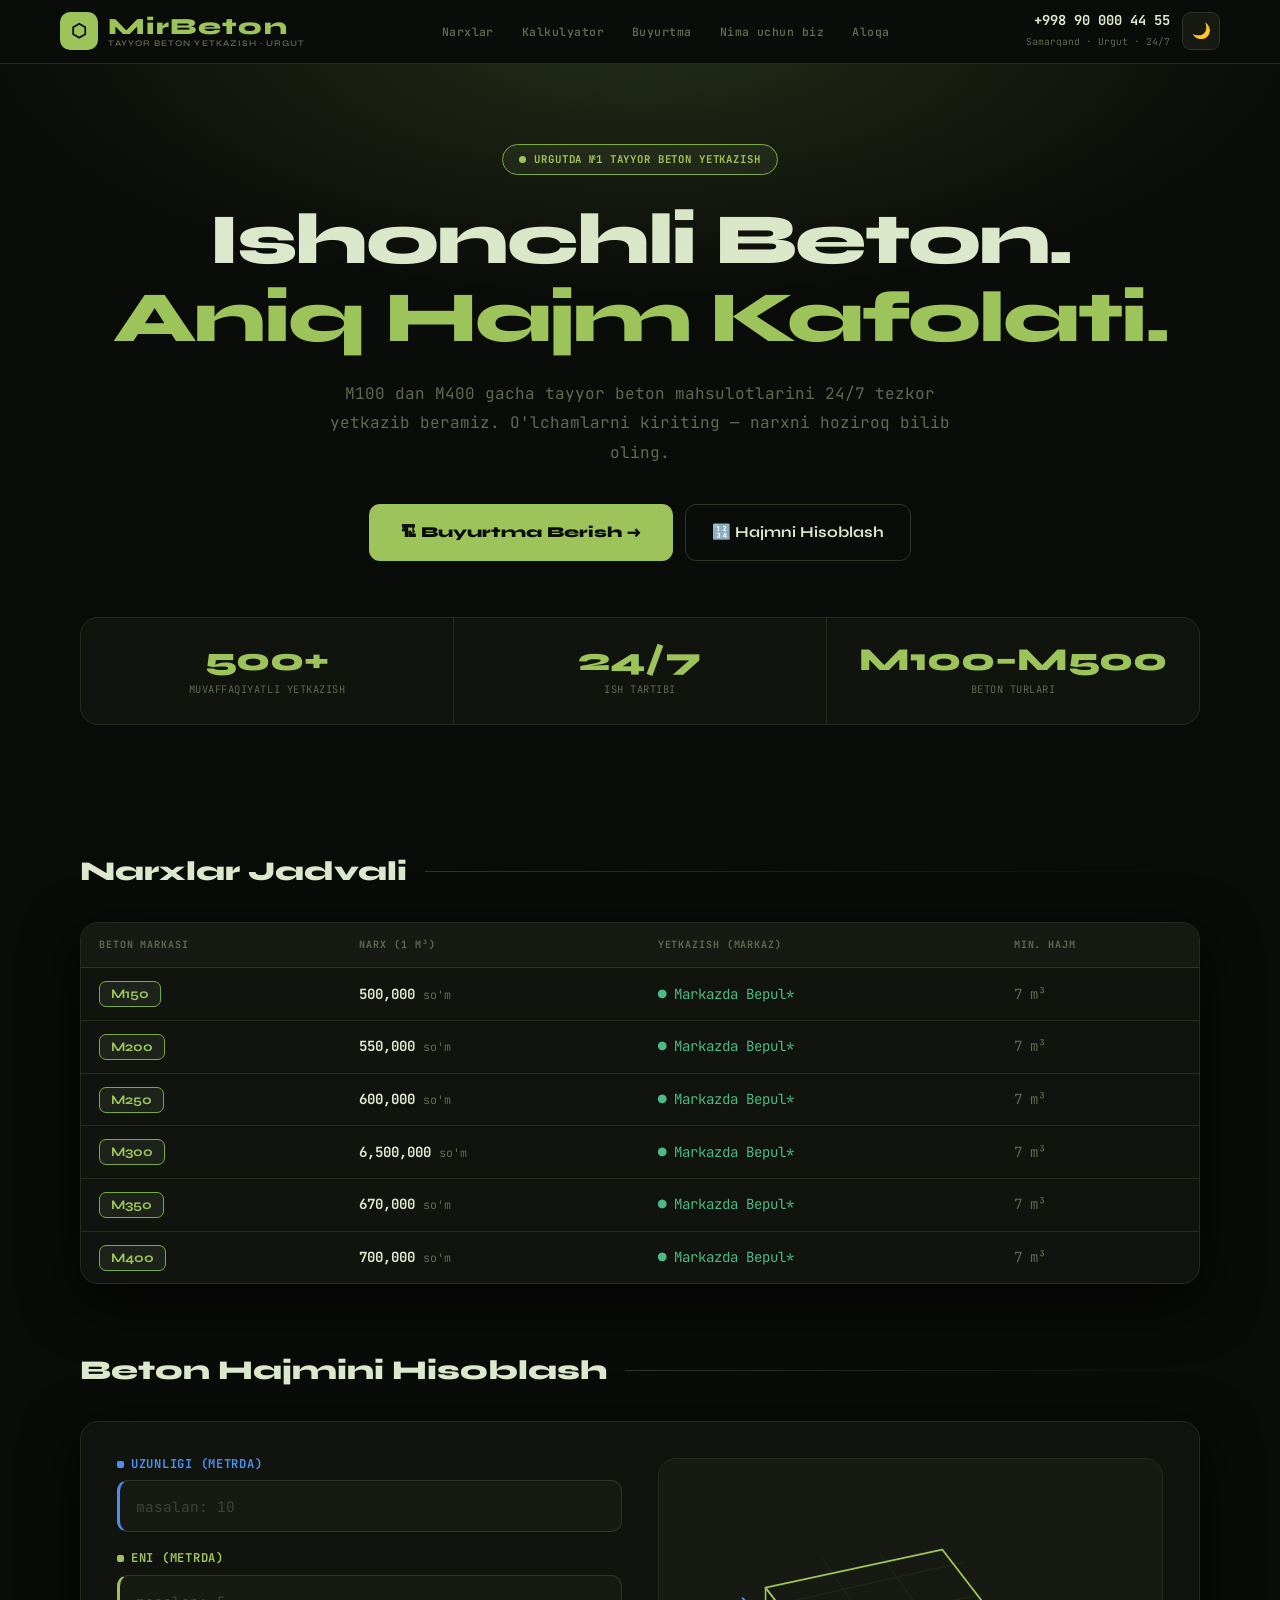
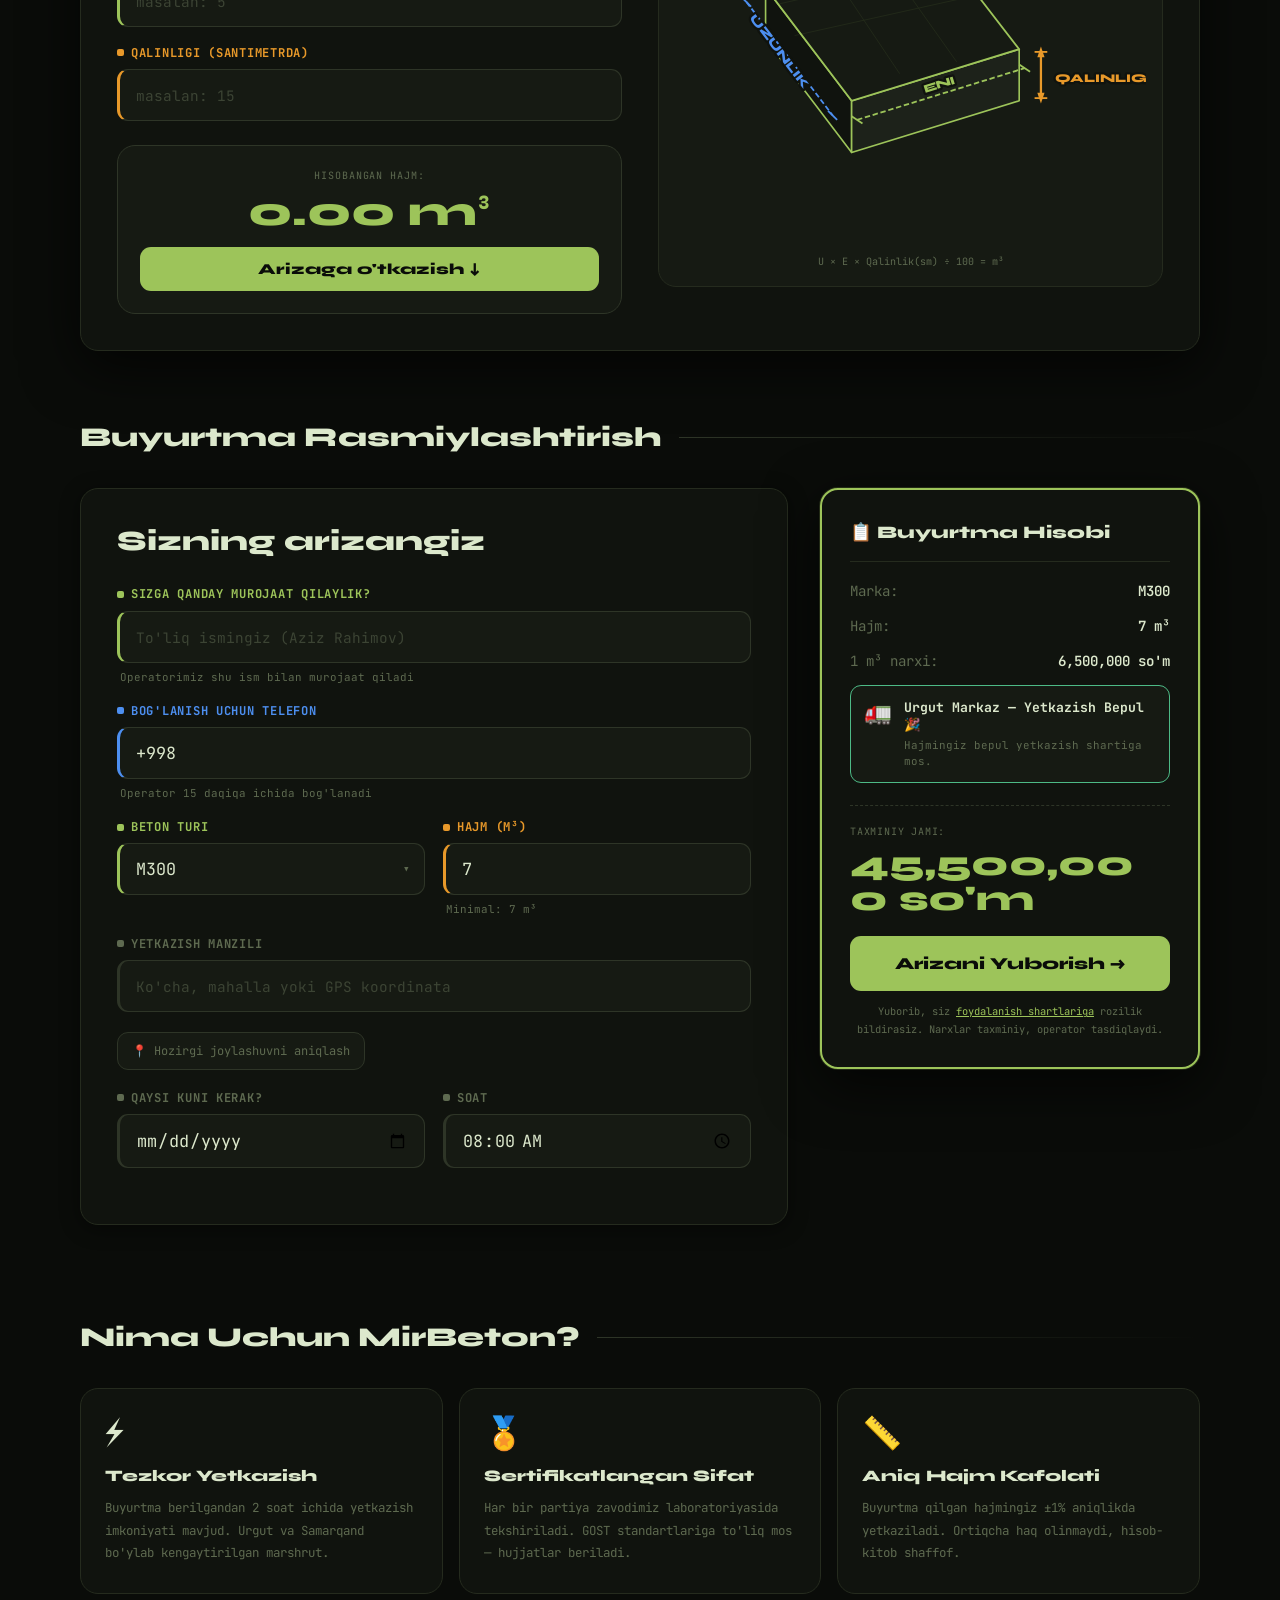
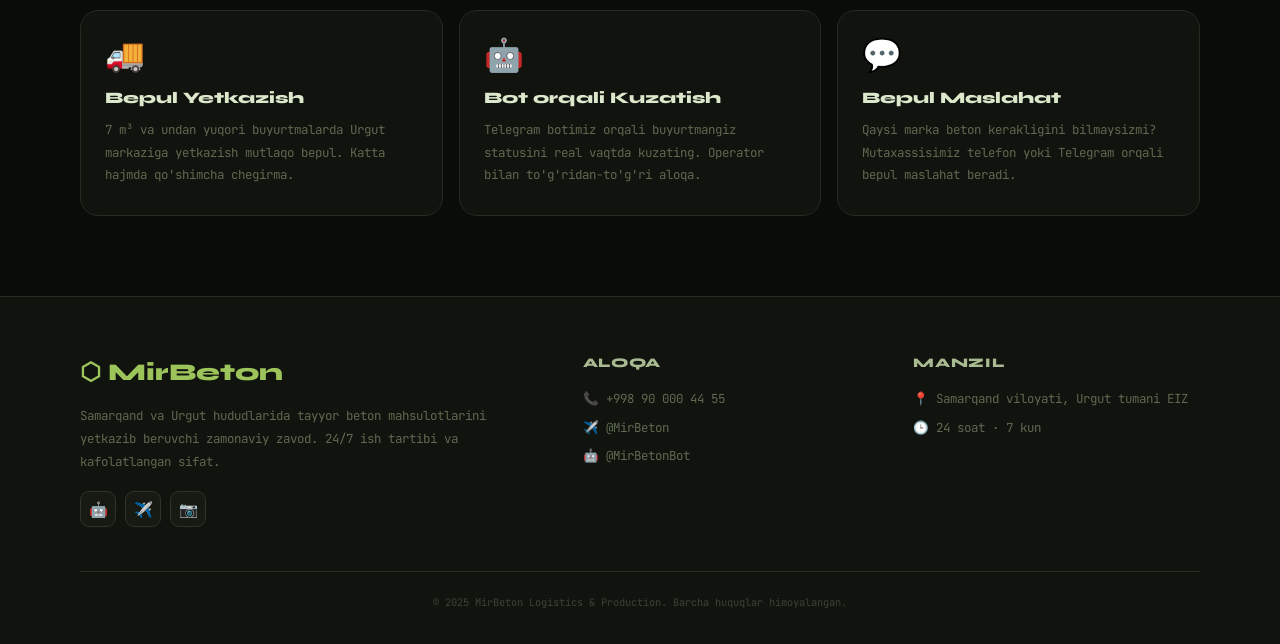
==== commit 6a0d13da: "Update POST_URL to new Google Apps Script URL" ====
--- a/index.html
+++ b/index.html
@@ -3,7 +3,7 @@
 <head>
 <meta charset="UTF-8">
 <meta name="viewport" content="width=device-width, initial-scale=1.0">
-<title>MirBeton — Samarqandda Tayyor Beton Yetkazish</title>
+<title>MirBeton — Urgutda Tayyor Beton Yetkazish</title>
 <link href="https://fonts.googleapis.com/css2?family=Syne:wght@400;700;800&family=JetBrains+Mono:wght@400;500;600&display=swap" rel="stylesheet">
 <style>
 /* ━━━━ TOKENS ━━━━ */
@@ -257,7 +257,7 @@
       <div class="logo-ico">⬡</div>
       <div class="logo-sub">
         <span class="logo-name">MirBeton</span>
-        <span class="logo-tag">Tayyor beton yetkazish · Samarqand</span>
+        <span class="logo-tag">Tayyor beton yetkazish · URGUT</span>
       </div>
     </a>
 
@@ -273,7 +273,7 @@
     <div class="nav-r">
       <div class="nav-phone">
         <a href="tel:+998900004455">+998 90 000 44 55</a>
-        <span>Urgut · Samarqand · 24/7</span>
+        <span>Samarqand · Urgut · 24/7</span>
       </div>
       <button class="theme-btn" id="theme-btn" onclick="toggleTheme()" aria-label="Mavzu">
         <span id="theme-ico">🌙</span>
@@ -285,9 +285,9 @@
 <!-- ══════════ HERO ══════════ -->
 <section class="hero">
   <div class="wrap">
-    <div class="badge">Samarqand va Urgutda №1 Beton Yetkazish</div>
+    <div class="badge">Urgutda №1 Tayyor Beton Yetkazish</div>
     <h1>Ishonchli Beton.<br><span class="ac">Aniq Hajm Kafolati.</span></h1>
-    <p class="hero-sub">M100 dan M500 gacha tayyor beton mahsulotlarini 24/7 tezkor yetkazib beramiz. O'lchamlarni kiriting — narxni hoziroq bilib oling.</p>
+    <p class="hero-sub">M100 dan M400 gacha tayyor beton mahsulotlarini 24/7 tezkor yetkazib beramiz. O'lchamlarni kiriting — narxni hoziroq bilib oling.</p>
     <div class="hero-ctas">
       <a href="#order" class="btn-p">🏗 Buyurtma Berish →</a>
       <a href="#calc" class="btn-g">🔢 Hajmni Hisoblash</a>
@@ -563,19 +563,19 @@
         <p class="f-txt">Samarqand va Urgut hududlarida tayyor beton mahsulotlarini yetkazib beruvchi zamonaviy zavod. 24/7 ish tartibi va kafolatlangan sifat.</p>
         <div class="soc-row">
           <a href="https://t.me/MirBetonBot" class="soc-a">🤖</a>
-          <a href="https://t.me/MirBetonAdmin" class="soc-a">✈️</a>
+          <a href="https://t.me/MirBeton" class="soc-a">✈️</a>
           <a href="#" class="soc-a">📷</a>
         </div>
       </div>
       <div class="fc">
         <h4>Aloqa</h4>
         <a href="tel:+998900004455" class="fl-link">📞 +998 90 000 44 55</a>
-        <a href="https://t.me/MirBetonAdmin" class="fl-link">✈️ @MirBetonAdmin</a>
+        <a href="https://t.me/MirBeton" class="fl-link">✈️ @MirBeton</a>
         <a href="https://t.me/MirBetonBot" class="fl-link">🤖 @MirBetonBot</a>
       </div>
       <div class="fc">
         <h4>Manzil</h4>
-        <p class="fl-link">📍 Samarqand viloyati, Urgut tumani, Sanoat zonasi, 42-blok</p>
+        <p class="fl-link">📍 Samarqand viloyati, Urgut tumani EIZ </p>
         <p class="fl-link">🕒 24 soat · 7 kun</p>
       </div>
     </div>
@@ -588,10 +588,10 @@
   <div class="mbox">
     <div class="m-ico" id="m-ico">✓</div>
     <h2 id="m-title">Arizangiz Qabul Qilindi!</h2>
-    <p id="m-body">Operator 15 daqiqa ichida siz bilan bog'lanadi. Shoshilinch bo'lsa, quyidagi tugmalardan foydalaning:</p>
+    <p id="m-body">Operator yaqin daqiqalar ichida siz bilan bog'lanadi. Shoshilinch bo'lsa, quyidagi tugmalardan foydalaning:</p>
     <div class="m-btns" id="m-btns">
       <a href="tel:+998900004455" class="c-btn c-call">📞 Qo'ng'iroq Qilish</a>
-      <a href="https://t.me/MirBetonAdmin" target="_blank" class="c-btn c-tg">✈️ Telegram orqali yozish</a>
+      <a href="https://t.me/MirBeton" target="_blank" class="c-btn c-tg">✈️ Telegram orqali yozish</a>
       <a href="https://t.me/MirBetonBot" target="_blank" class="c-btn c-bot">🤖 Buyurtmani botda kuzatish</a>
     </div>
     <button class="btn-close" onclick="closeModal()">✕ Yopish</button>
@@ -601,12 +601,11 @@
 <script>
 /* ══ CONFIG ══ */
 const CSV_URL  = 'https://docs.google.com/spreadsheets/d/e/2PACX-1vQLHoy9zrKAi5cvDHmLR7_yKQ03AGcUKBEVlbhatpE0g2kfwuU6z9V_V_IISI1HPpwm3D1GJKGxAngF/pub?gid=61862596&single=true&output=csv';
-const POST_URL = 'https://script.google.com/macros/s/AKfycbzBNEdLNqcuu2scqkROGXlh_U5LuY_Y2w_TtosAgyGwEqj8URKh9DLHHqwdnv-gXIHvQA/exec';
+const POST_URL = 'https://script.google.com/macros/s/AKfycbwm5kXf9WHgWjKefxXGxV5NP_K2vqMuICth1ZCT8PFf6U2CwinJxjlrHjpkjNs_H7sDOg/exec';
 
 let prices = [
-  {g:'M150',p:480000,m:7},{g:'M200',p:530000,m:7},{g:'M250',p:580000,m:7},
-  {g:'M300',p:630000,m:7},{g:'M350',p:670000,m:7},{g:'M400',p:720000,m:7},
-  {g:'M450',p:790000,m:7},{g:'M500',p:860000,m:7}
+  {g:'M150',p:500000,m:7},{g:'M200',p:550000,m:7},{g:'M250',p:600000,m:7},
+  {g:'M300',p:6500000,m:7},{g:'M350',p:670000,m:7},{g:'M400',p:700000,m:7}
 ];
 
 /* ══ SHEETS ══ */
@@ -726,7 +725,7 @@
   btn.textContent="Yuborilmoqda...";btn.disabled=true;
   const payload={name,phone,grade,volume,address,date,time,price,total,timestamp:new Date().toISOString(),source:'mirbeton_v3'};
   try{
-    if(POST_URL==='YOUR_APPSCRIPT_WEBAPP_URL')throw new Error('demo');
+    if(POST_URL==='https://script.google.com/macros/s/AKfycbwlMwXb2SSIxCeYN7sajdozfa6isdMafP5bqnA9n8FZulDpKVo_Zf_7rtjPc-trsK6sqg/exec')throw new Error('demo');
     const resp=await fetch(POST_URL,{method:'POST',headers:{'Content-Type':'application/json'},body:JSON.stringify(payload)});
     let res={};try{res=await resp.json();}catch{}
     if(res.success||resp.ok)showModal(true);else showModal(false,"Server xatoligi. Qayta urinib ko'ring.");
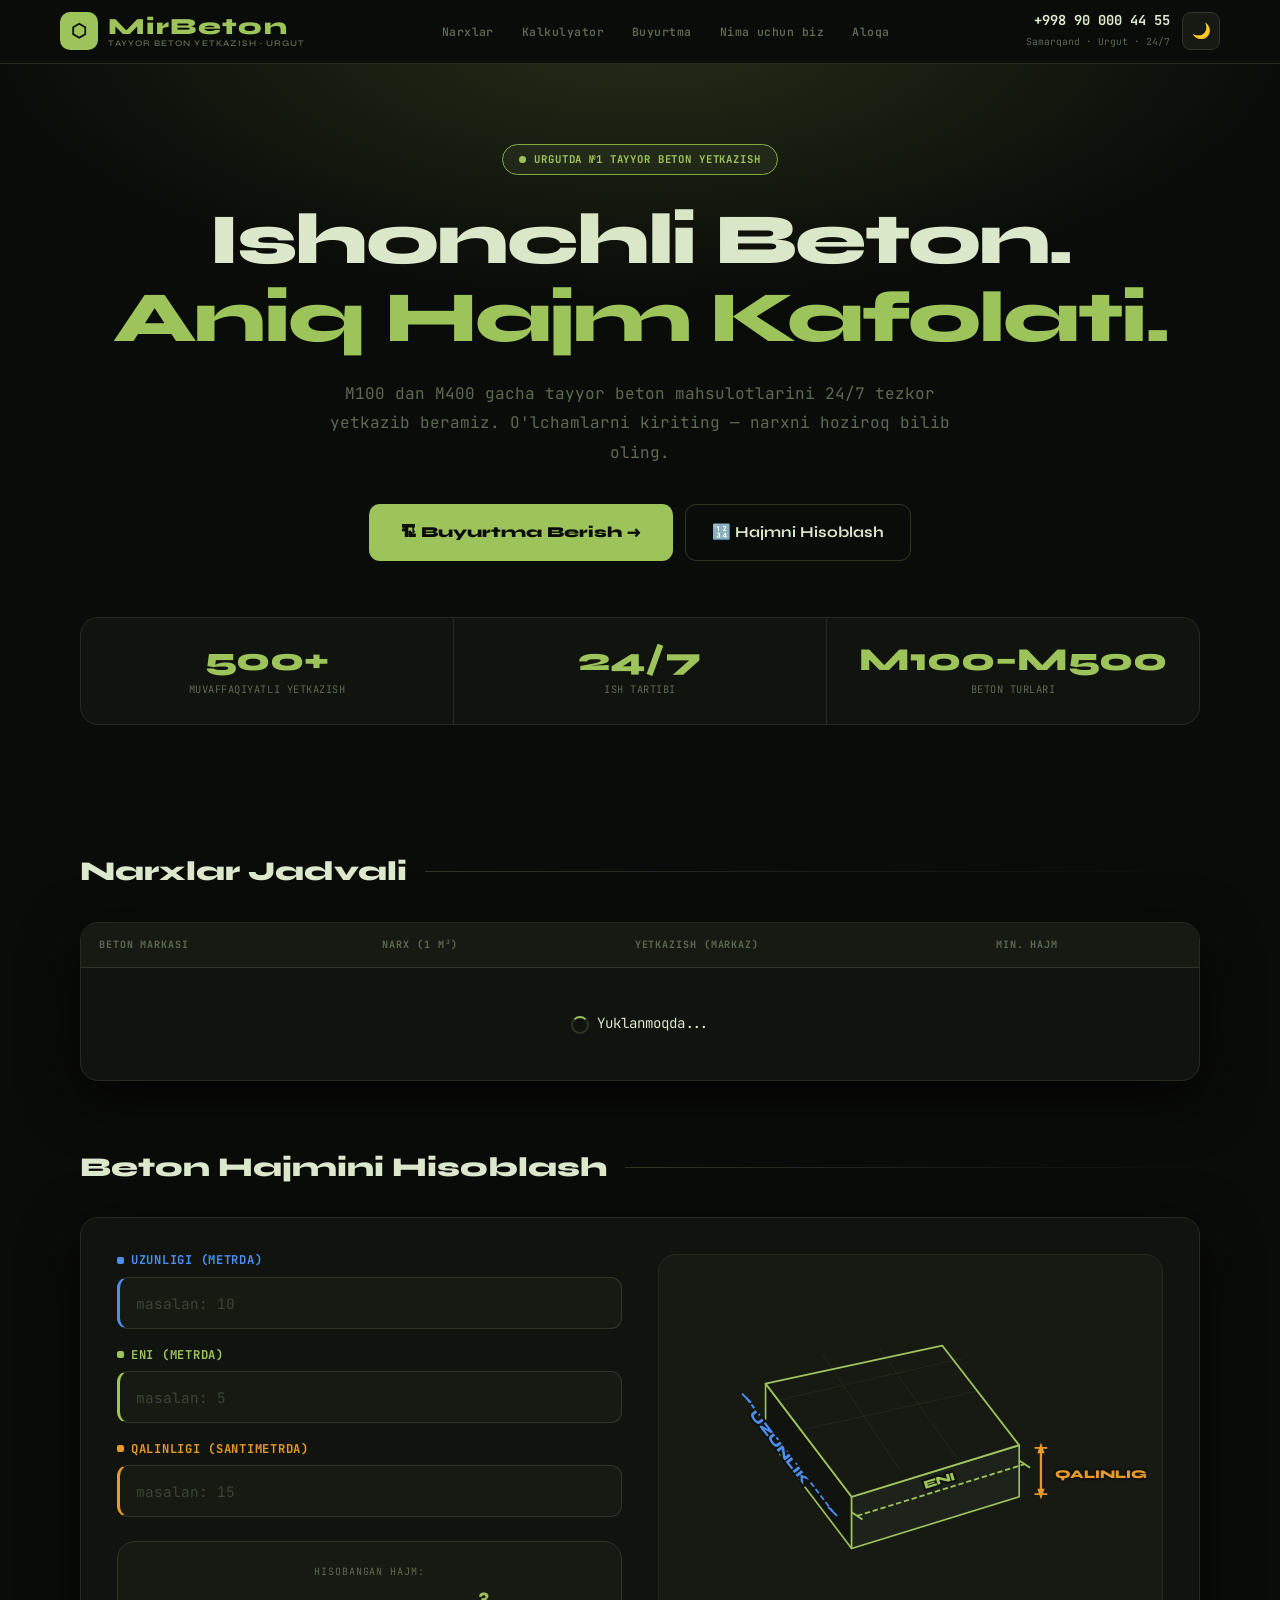
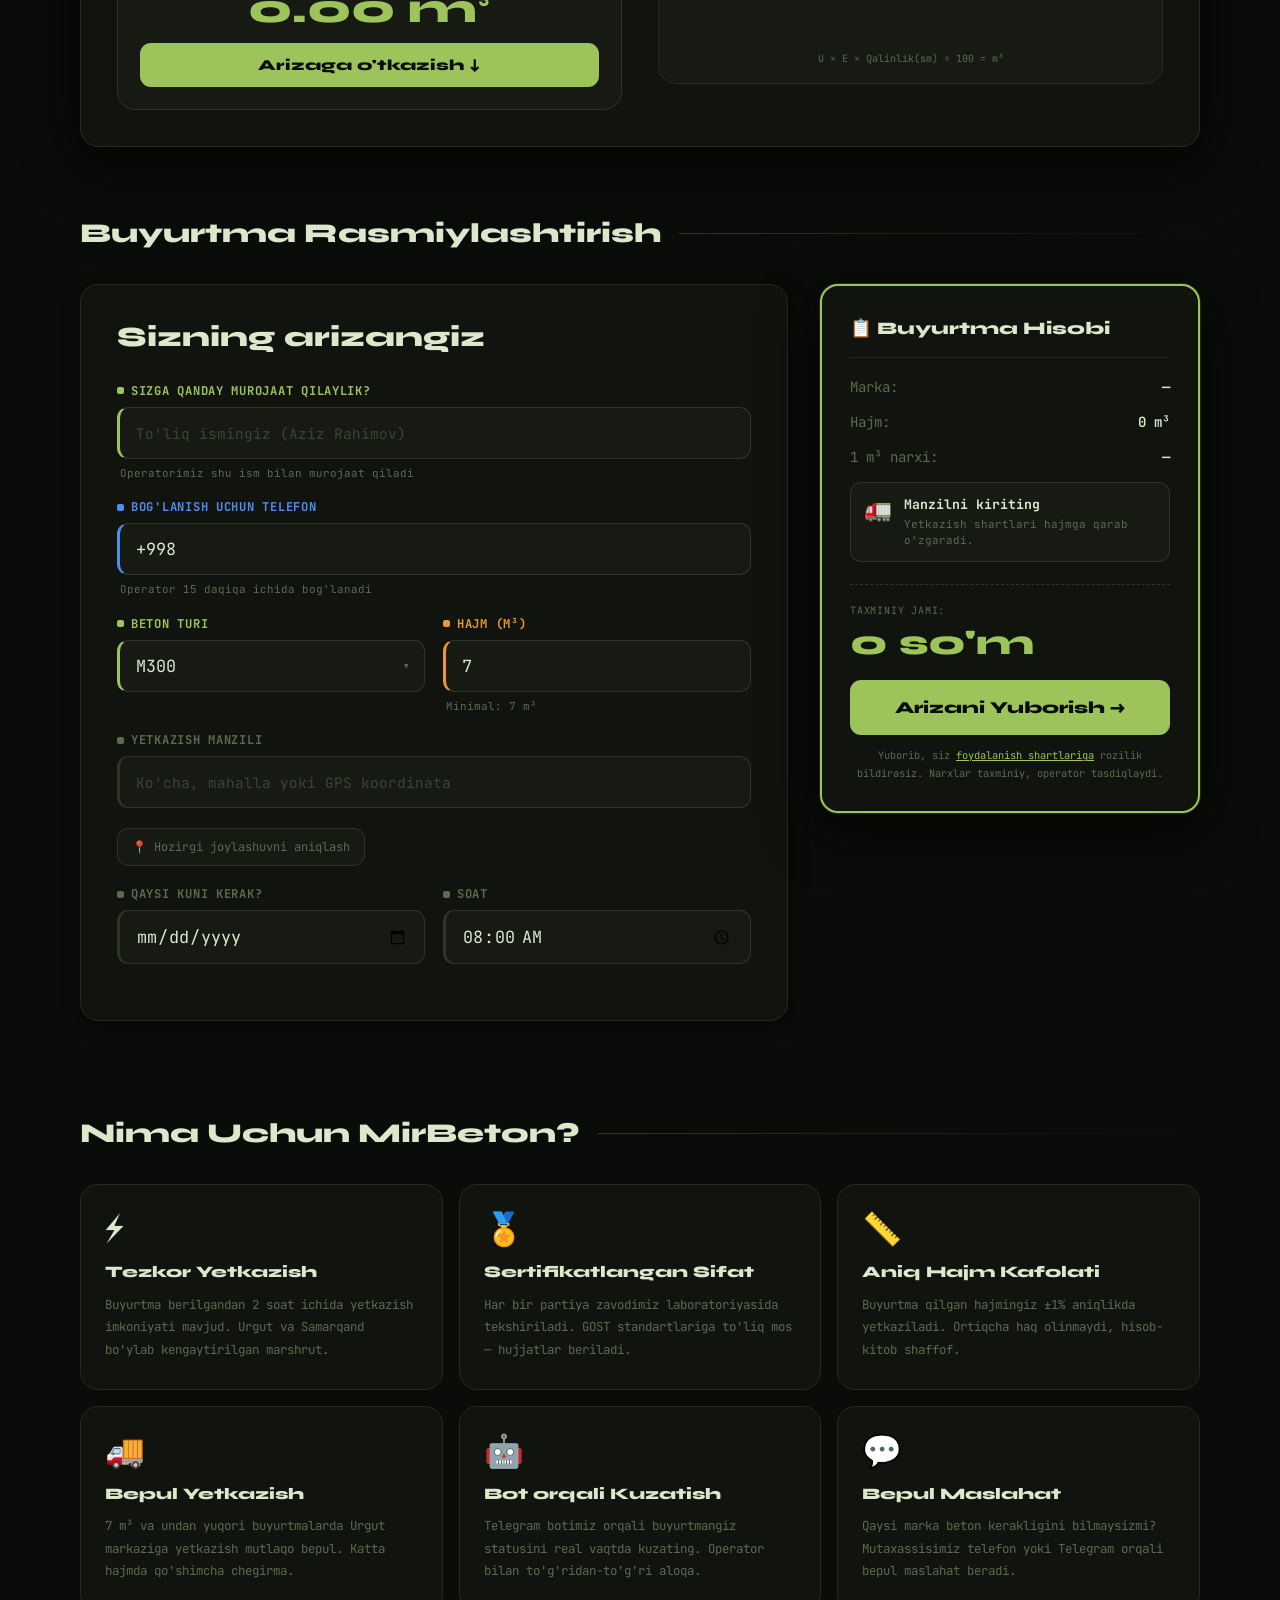
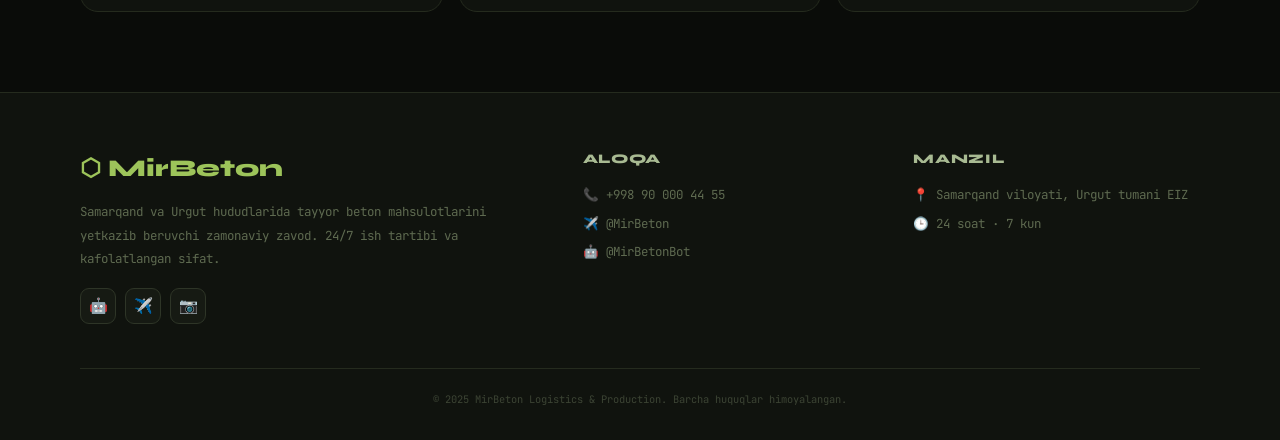
==== commit 9d902f36: "Update index.html from .env for read" ====
--- a/index.html
+++ b/index.html
@@ -599,15 +599,22 @@
 </div>
 
 <script>
-/* ══ CONFIG ══ */
-const CSV_URL  = 'https://docs.google.com/spreadsheets/d/e/2PACX-1vQLHoy9zrKAi5cvDHmLR7_yKQ03AGcUKBEVlbhatpE0g2kfwuU6z9V_V_IISI1HPpwm3D1GJKGxAngF/pub?gid=61862596&single=true&output=csv';
-const POST_URL = 'https://script.google.com/macros/s/AKfycbwm5kXf9WHgWjKefxXGxV5NP_K2vqMuICth1ZCT8PFf6U2CwinJxjlrHjpkjNs_H7sDOg/exec';
+// ════════════════════════════════════════════════════════════════
+//  ⚙️  CONFIG
+// ════════════════════════════════════════════════════════════════
+
+// Environment'dan o'qish (Vercel / Node.js uchun)
+// Agar .env bo'lmasa, hardcoded qiymatlar ishlatiladi
+const CSV_URL = process.env.GOOGLE_SHEETS_CSV_URL || 
+  'https://docs.google.com/spreadsheets/d/e/2PACX-1vQLHoy9zrKAi5cvDHmLR7_yKQ03AGcUKBEVlbhatpE0g2kfwuU6z9V_V_IISI1HPpwm3D1GJKGxAngF/pub?gid=61862596&single=true&output=csv';
+
+const POST_URL = process.env.GOOGLE_APPS_SCRIPT_URL || 
+  'https://script.google.com/macros/s/AKfycbwm5kXf9WHgWjKefxXGxV5NP_K2vqMuICth1ZCT8PFf6U2CwinJxjlrHjpkjNs_H7sDOg/exec';
 
 let prices = [
   {g:'M150',p:500000,m:7},{g:'M200',p:550000,m:7},{g:'M250',p:600000,m:7},
-  {g:'M300',p:6500000,m:7},{g:'M350',p:670000,m:7},{g:'M400',p:700000,m:7}
+  {g:'M300',p:650000,m:7},{g:'M350',p:670000,m:7},{g:'M400',p:700000,m:7}
 ];
-
 /* ══ SHEETS ══ */
 async function fetchData() {
   try {
@@ -725,7 +732,7 @@
   btn.textContent="Yuborilmoqda...";btn.disabled=true;
   const payload={name,phone,grade,volume,address,date,time,price,total,timestamp:new Date().toISOString(),source:'mirbeton_v3'};
   try{
-    if(POST_URL==='https://script.google.com/macros/s/AKfycbwlMwXb2SSIxCeYN7sajdozfa6isdMafP5bqnA9n8FZulDpKVo_Zf_7rtjPc-trsK6sqg/exec')throw new Error('demo');
+    if(POST_URL==='https://script.google.com/macros/s/AKfycbwm5kXf9WHgWjKefxXGxV5NP_K2vqMuICth1ZCT8PFf6U2CwinJxjlrHjpkjNs_H7sDOg/exec')throw new Error('demo');
     const resp=await fetch(POST_URL,{method:'POST',headers:{'Content-Type':'application/json'},body:JSON.stringify(payload)});
     let res={};try{res=await resp.json();}catch{}
     if(res.success||resp.ok)showModal(true);else showModal(false,"Server xatoligi. Qayta urinib ko'ring.");
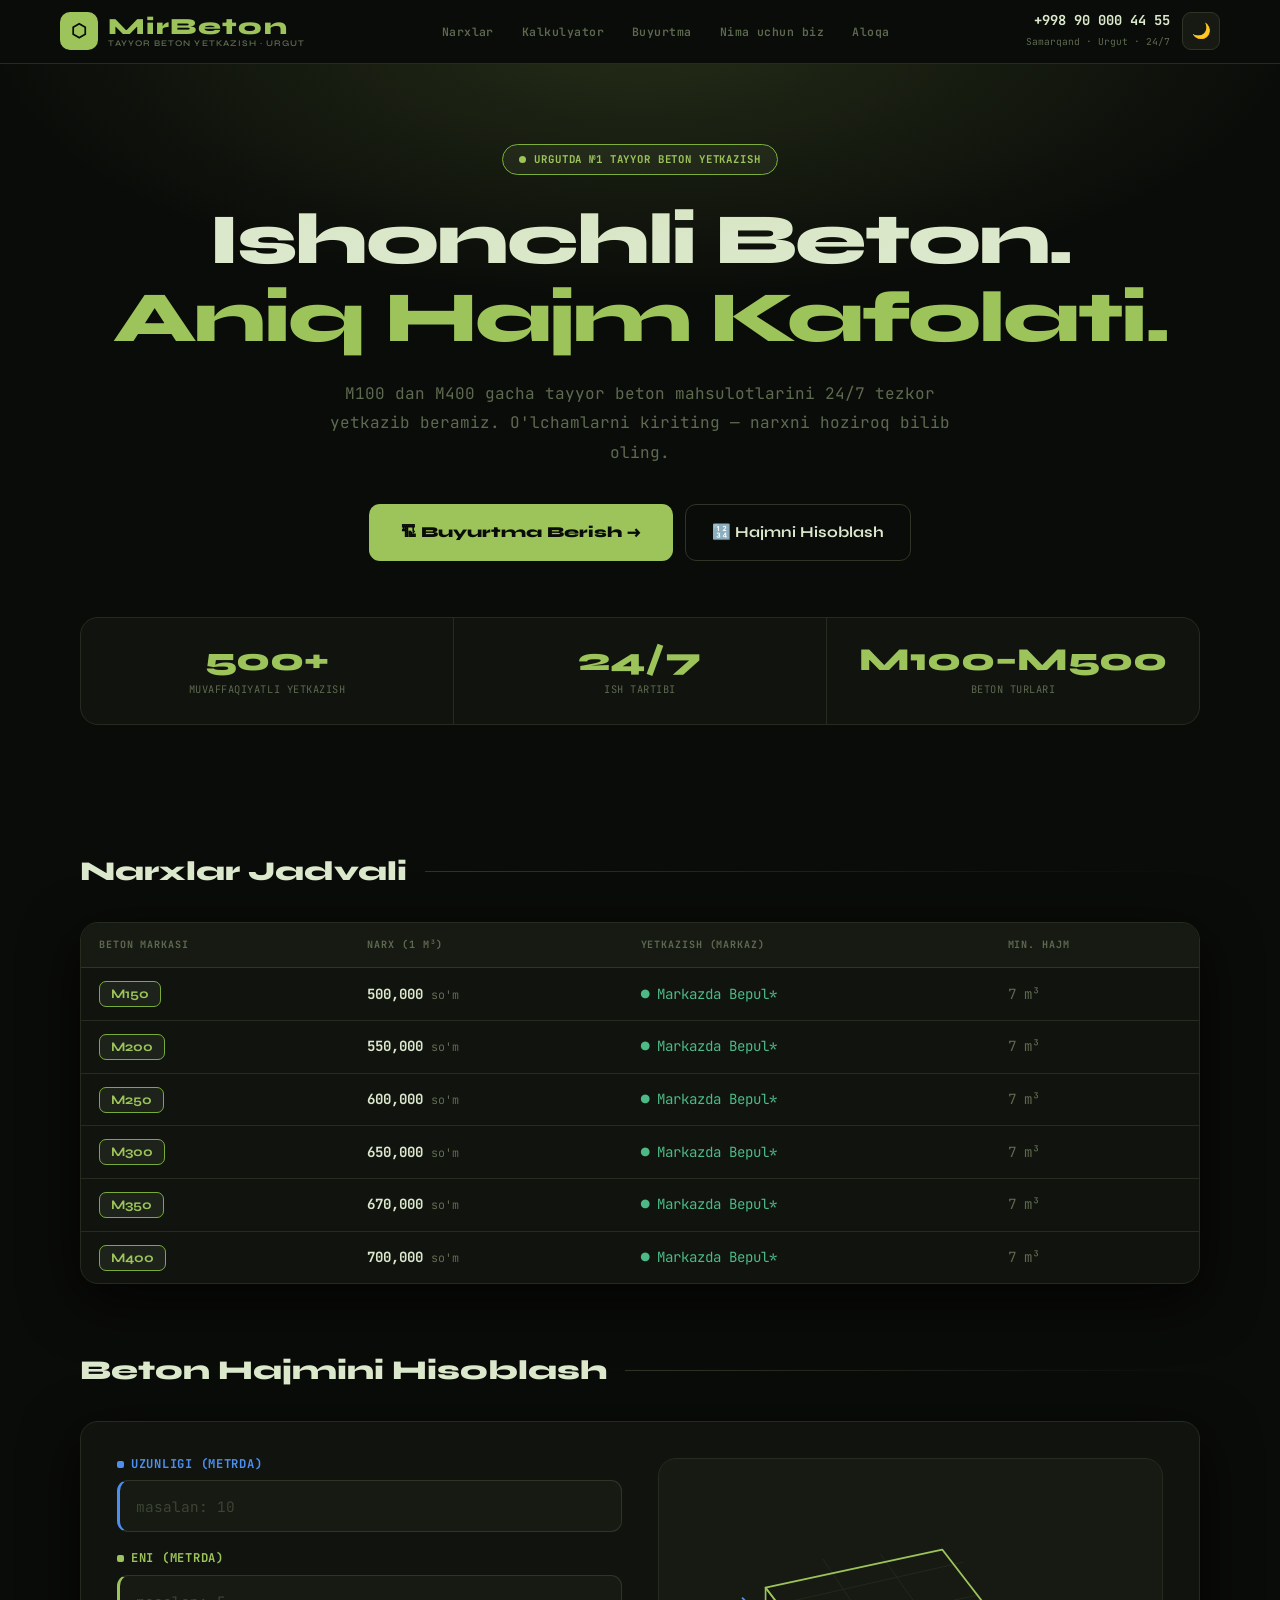
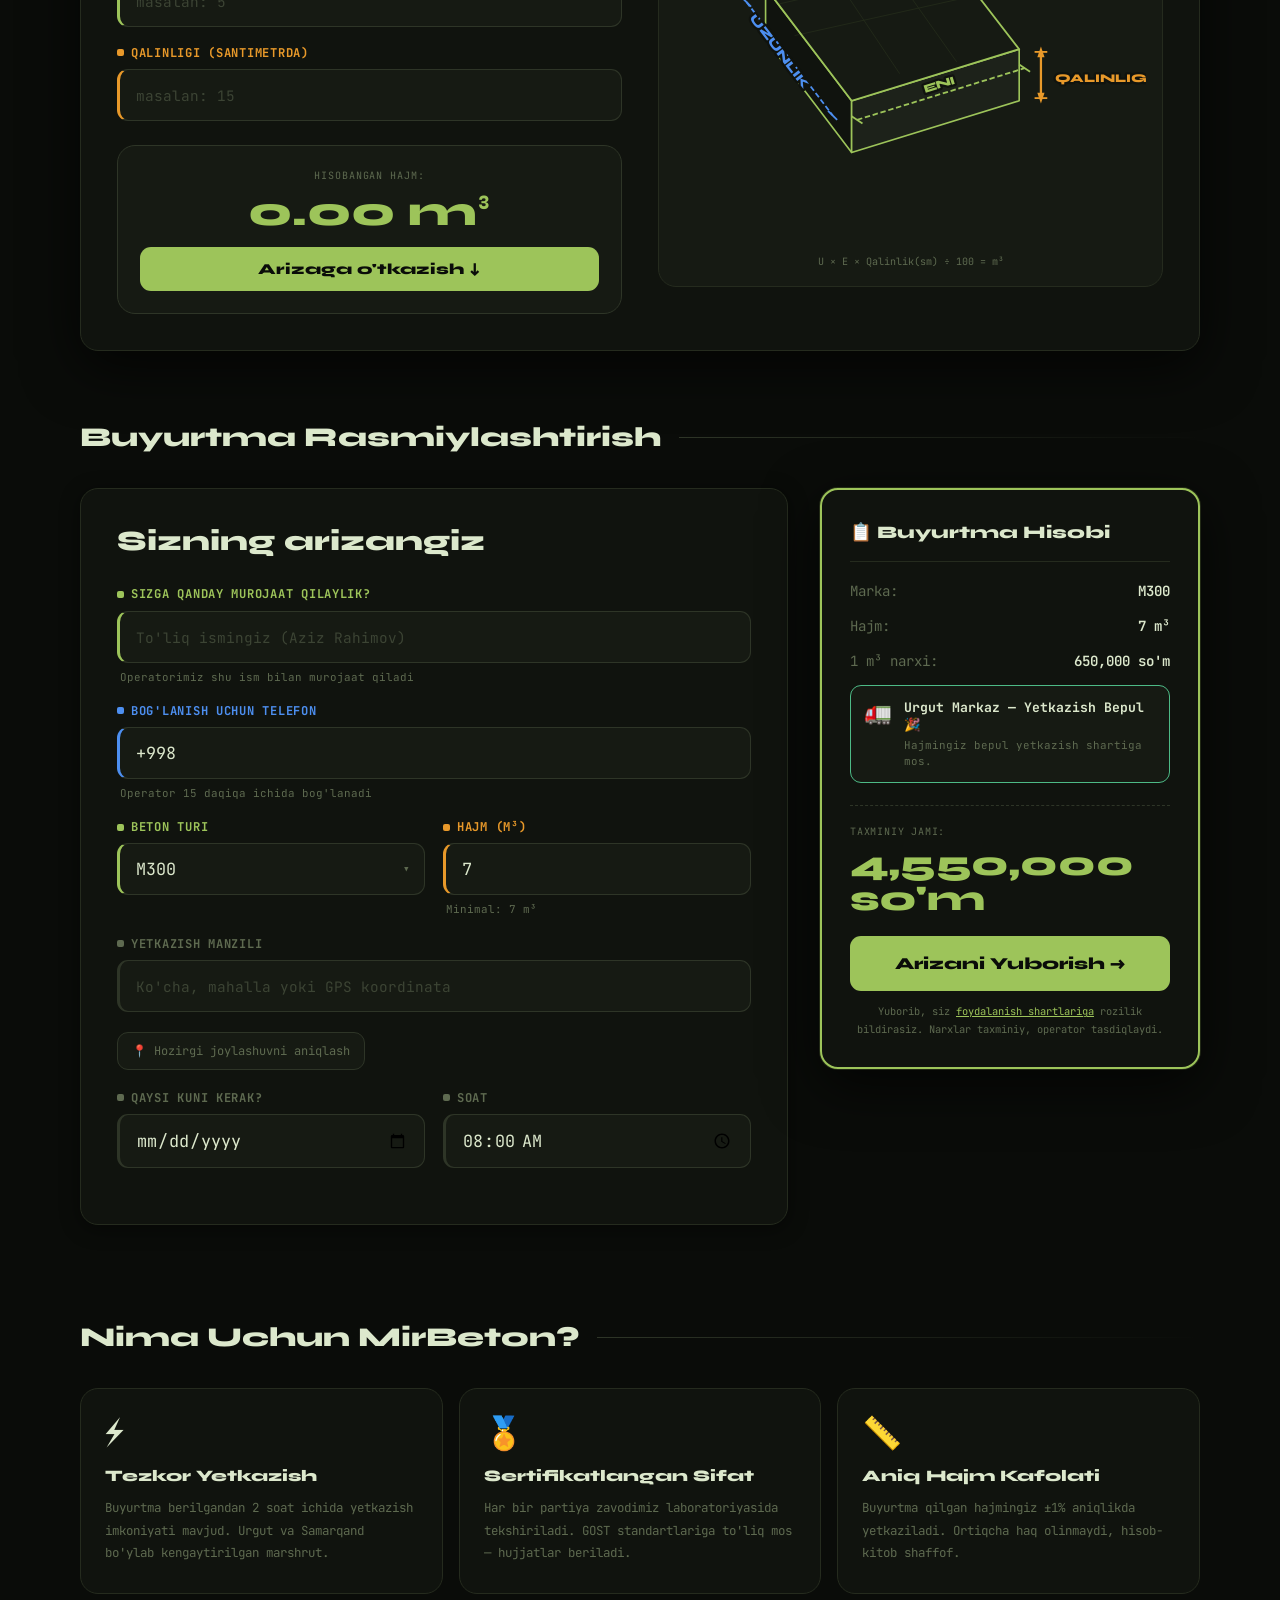
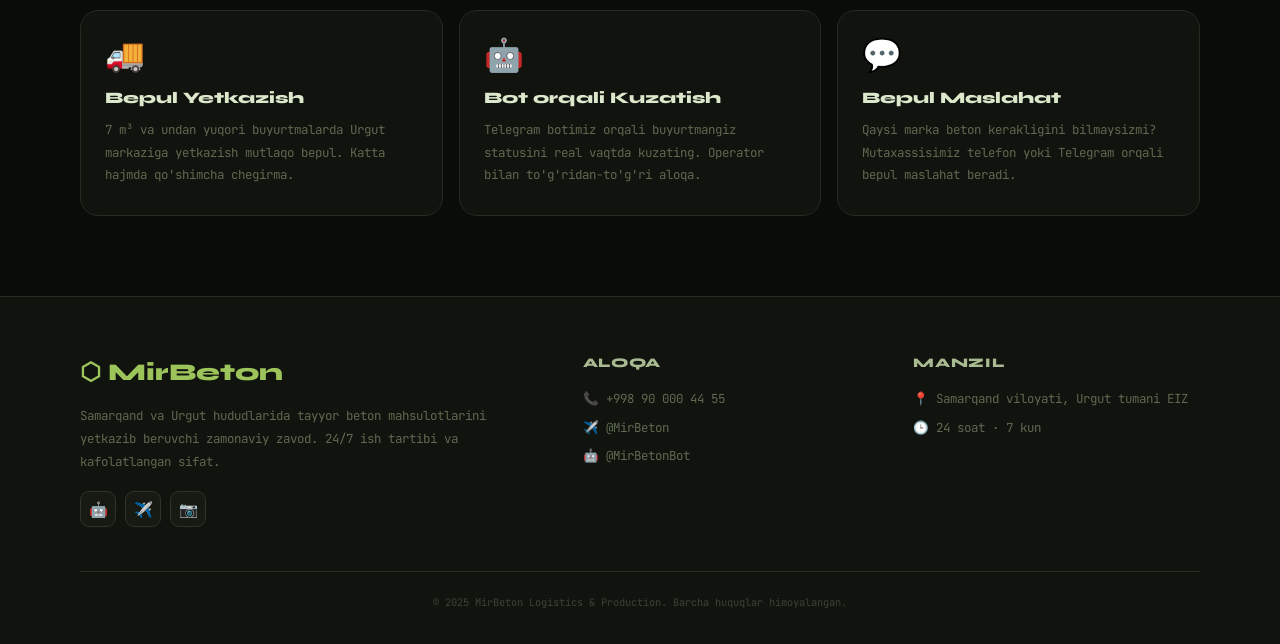
==== commit 47d81c63: "Update index.html" ====
--- a/index.html
+++ b/index.html
@@ -603,17 +603,16 @@
 //  ⚙️  CONFIG
 // ════════════════════════════════════════════════════════════════
 
-// Environment'dan o'qish (Vercel / Node.js uchun)
-// Agar .env bo'lmasa, hardcoded qiymatlar ishlatiladi
-const CSV_URL = process.env.GOOGLE_SHEETS_CSV_URL || 
-  'https://docs.google.com/spreadsheets/d/e/2PACX-1vQLHoy9zrKAi5cvDHmLR7_yKQ03AGcUKBEVlbhatpE0g2kfwuU6z9V_V_IISI1HPpwm3D1GJKGxAngF/pub?gid=61862596&single=true&output=csv';
-
-const POST_URL = process.env.GOOGLE_APPS_SCRIPT_URL || 
-  'https://script.google.com/macros/s/AKfycbwm5kXf9WHgWjKefxXGxV5NP_K2vqMuICth1ZCT8PFf6U2CwinJxjlrHjpkjNs_H7sDOg/exec';
+// ════════════════════════════════════════════════════════════════
+//  🔗  URL SOZLAMALARI (To'g'ridan-to'g'ri bog'lash)
+// ════════════════════════════════════════════════════════════════
+const CSV_URL = 'https://docs.google.com/spreadsheets/d/e/2PACX-1vQKAi5cvDHmLR7_yKQhatpE0g2kfwuU6z9V_V_IISI1HPpwm3D1GJKGxAngF/pub?gid=61862596&single=true&output=csv';
+
+const POST_URL = 'https://script.google.com/macros/s/AKfycbzHxVlbDrKP4Q6SbHrgUXtFZwYKaJCckTKZN7K-aQiyNUysjw0YNnhJkvWCkSTUX5ceZg/exec';
 
 let prices = [
-  {g:'M150',p:500000,m:7},{g:'M200',p:550000,m:7},{g:'M250',p:600000,m:7},
-  {g:'M300',p:650000,m:7},{g:'M350',p:670000,m:7},{g:'M400',p:700000,m:7}
+  {g:'M150',p:500000,m:7}, {g:'M200',p:550000,m:7}, {g:'M250',p:600000,m:7},
+  {g:'M300',p:650000,m:7}, {g:'M350',p:670000,m:7}, {g:'M400',p:700000,m:7}
 ];
 /* ══ SHEETS ══ */
 async function fetchData() {
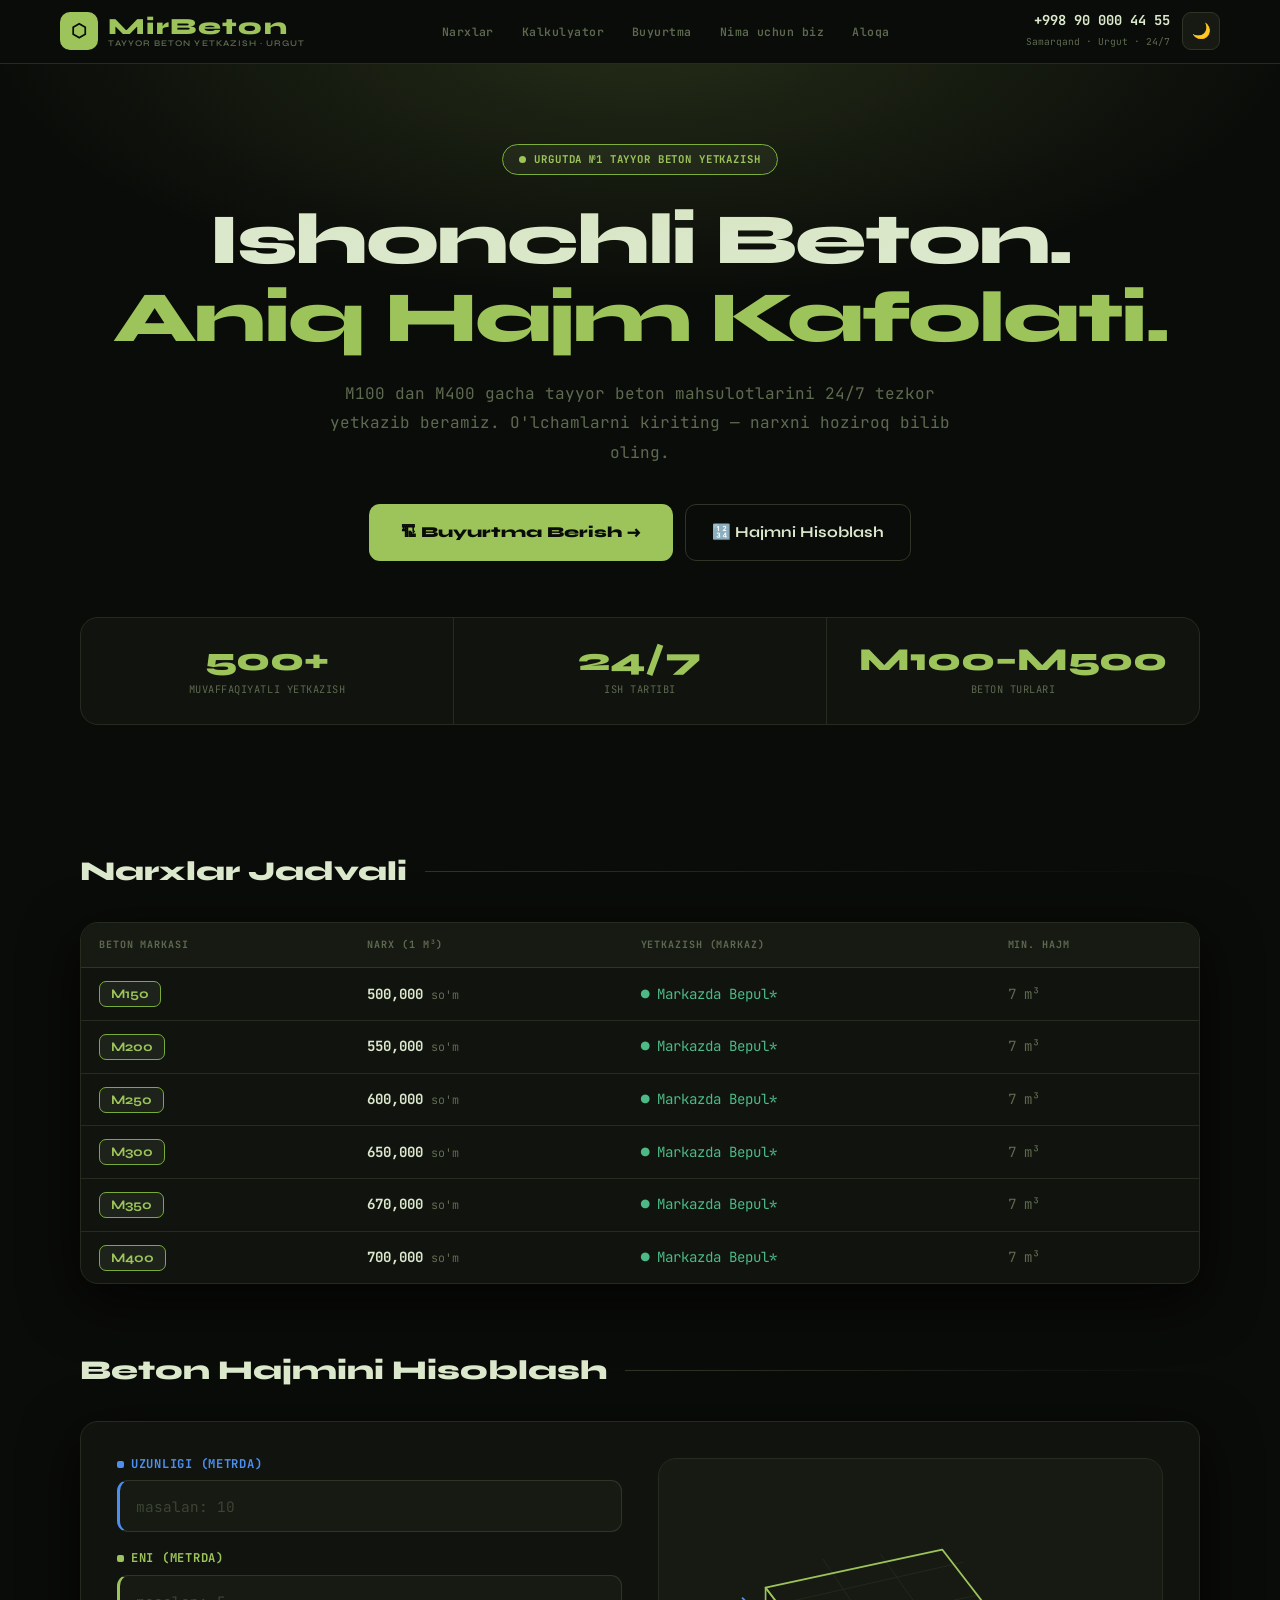
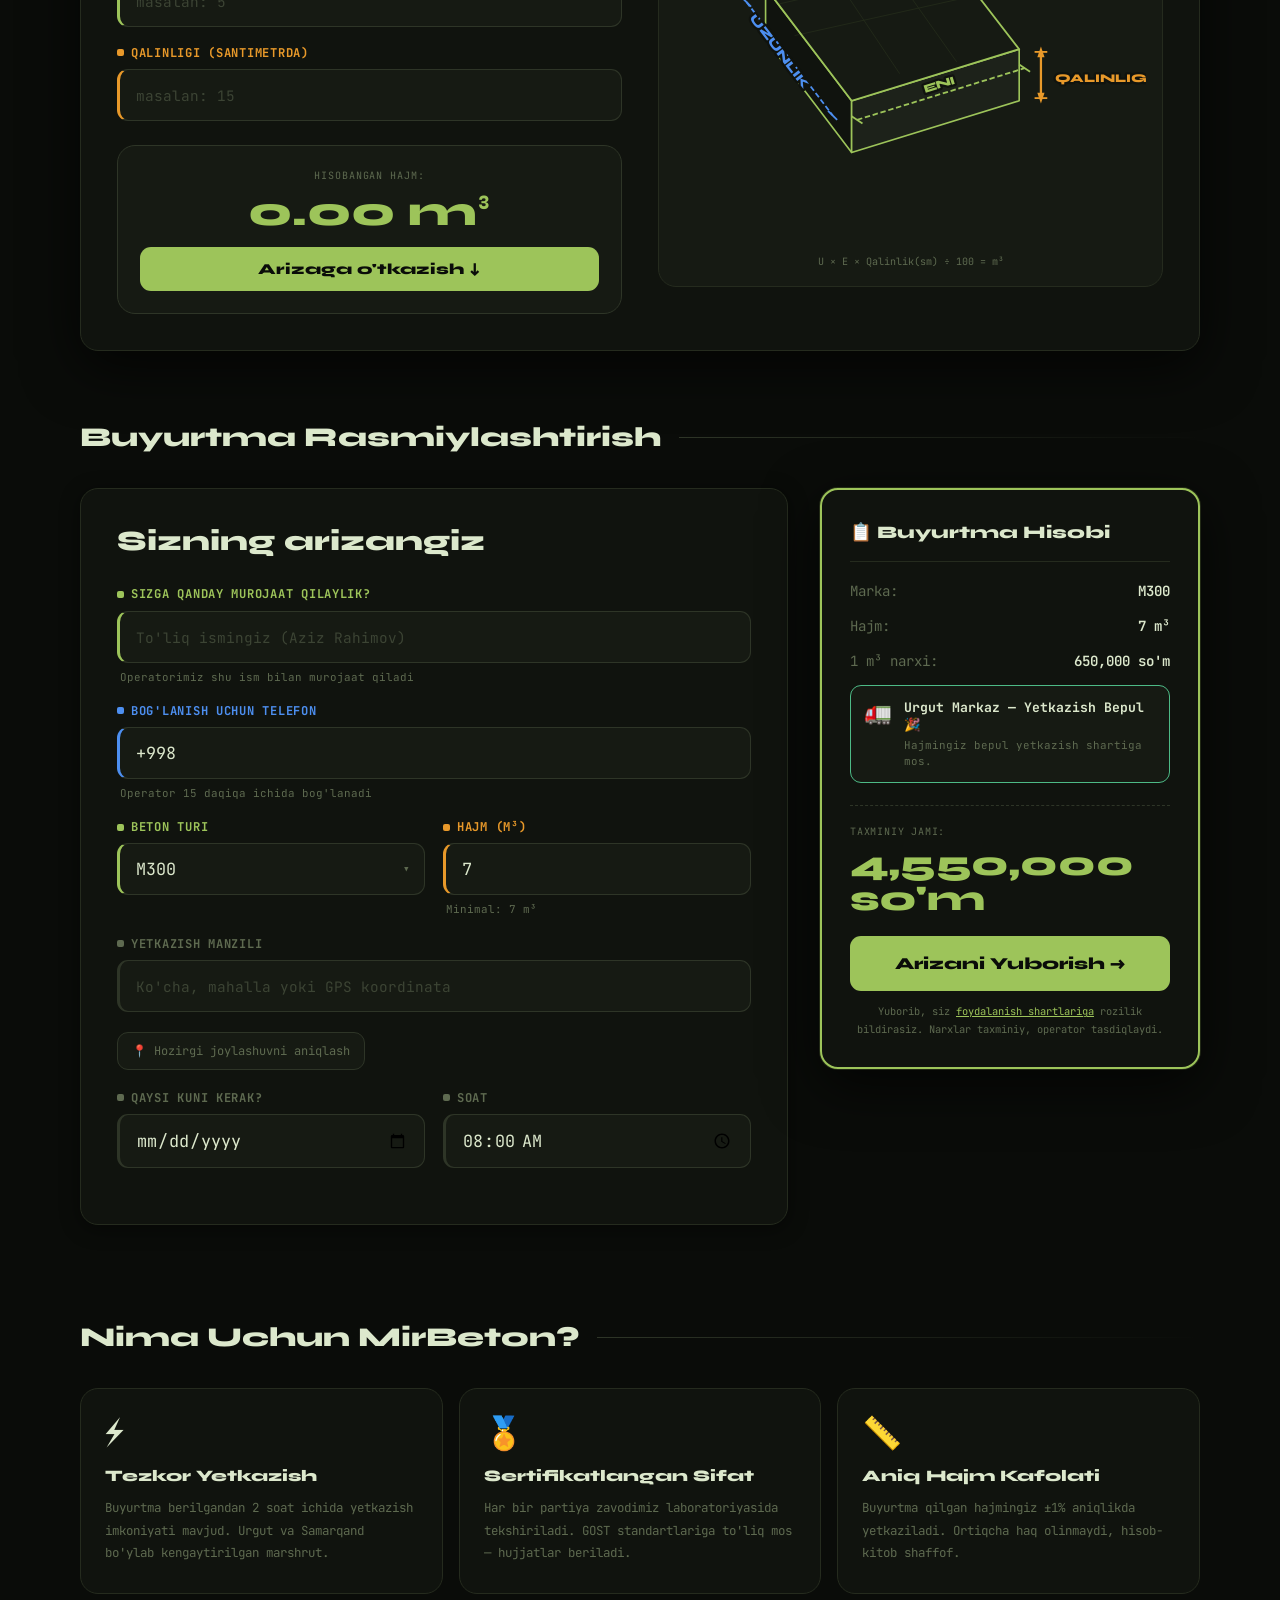
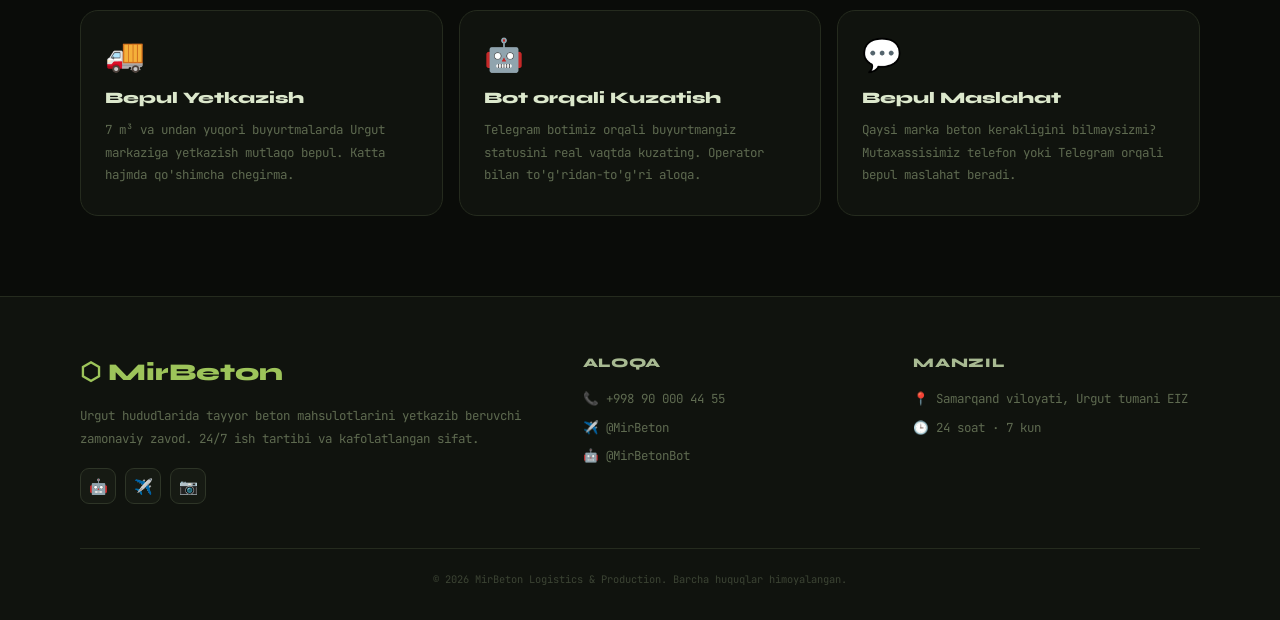
==== commit cc8975b3: "bug fix" ====
--- a/index.html
+++ b/index.html
@@ -560,7 +560,7 @@
     <div class="footer-grid">
       <div>
         <div class="f-logo">⬡ MirBeton</div>
-        <p class="f-txt">Samarqand va Urgut hududlarida tayyor beton mahsulotlarini yetkazib beruvchi zamonaviy zavod. 24/7 ish tartibi va kafolatlangan sifat.</p>
+        <p class="f-txt">Urgut hududlarida tayyor beton mahsulotlarini yetkazib beruvchi zamonaviy zavod. 24/7 ish tartibi va kafolatlangan sifat.</p>
         <div class="soc-row">
           <a href="https://t.me/MirBetonBot" class="soc-a">🤖</a>
           <a href="https://t.me/MirBeton" class="soc-a">✈️</a>
@@ -579,7 +579,7 @@
         <p class="fl-link">🕒 24 soat · 7 kun</p>
       </div>
     </div>
-    <div class="f-bot">&copy; 2025 MirBeton Logistics &amp; Production. Barcha huquqlar himoyalangan.</div>
+    <div class="f-bot">&copy; 2026 MirBeton Logistics &amp; Production. Barcha huquqlar himoyalangan.</div>
   </div>
 </footer>
 
@@ -602,18 +602,14 @@
 // ════════════════════════════════════════════════════════════════
 //  ⚙️  CONFIG
 // ════════════════════════════════════════════════════════════════
-
-// ════════════════════════════════════════════════════════════════
-//  🔗  URL SOZLAMALARI (To'g'ridan-to'g'ri bog'lash)
-// ════════════════════════════════════════════════════════════════
-const CSV_URL = 'https://docs.google.com/spreadsheets/d/e/2PACX-1vQKAi5cvDHmLR7_yKQhatpE0g2kfwuU6z9V_V_IISI1HPpwm3D1GJKGxAngF/pub?gid=61862596&single=true&output=csv';
-
-const POST_URL = 'https://script.google.com/macros/s/AKfycbzHxVlbDrKP4Q6SbHrgUXtFZwYKaJCckTKZN7K-aQiyNUysjw0YNnhJkvWCkSTUX5ceZg/exec';
-
+const CSV_URL  = '/api/prices'; 
+const POST_URL = '/api/order';
+  
 let prices = [
   {g:'M150',p:500000,m:7}, {g:'M200',p:550000,m:7}, {g:'M250',p:600000,m:7},
   {g:'M300',p:650000,m:7}, {g:'M350',p:670000,m:7}, {g:'M400',p:700000,m:7}
 ];
+  
 /* ══ SHEETS ══ */
 async function fetchData() {
   try {
@@ -708,37 +704,63 @@
   },()=>{alert("Ruxsat berilmadi.");ico.textContent='📍';txt.textContent="Hozirgi joylashuvni aniqlash";btn.disabled=false;});
 }
 
-/* ══ SEND ORDER ══ */
-async function sendOrder(){
-  const btn=document.getElementById('sub-btn');
-  const name=document.getElementById('f-name').value.trim();
-  const phone=document.getElementById('f-phone').value.trim();
-  const grade=document.getElementById('f-grade').value;
-  const volume=document.getElementById('f-m3').value;
-  const address=document.getElementById('f-addr').value.trim();
-  const date=document.getElementById('f-date').value;
-  const time=document.getElementById('f-time').value;
-  const sel=document.getElementById('f-grade');
-  const price=sel.options[sel.selectedIndex].getAttribute('data-price');
-  const total=Math.round(parseFloat(volume||0)*parseInt(price||0));
-
-  if(!name){showErr('f-name',"Ismingizni kiriting!");return;}
-  if(phone.replace(/\D/g,'').length<11){showErr('f-phone',"Telefon raqamini to'liq kiriting!");return;}
-  if(!volume||parseFloat(volume)<=0){showErr('f-m3',"Hajmni kiriting!");return;}
-  if(!address){showErr('f-addr',"Manzilni kiriting!");return;}
-  if(!date){showErr('f-date',"Sanani tanlang!");return;}
-
-  btn.textContent="Yuborilmoqda...";btn.disabled=true;
-  const payload={name,phone,grade,volume,address,date,time,price,total,timestamp:new Date().toISOString(),source:'mirbeton_v3'};
-  try{
-    if(POST_URL==='https://script.google.com/macros/s/AKfycbwm5kXf9WHgWjKefxXGxV5NP_K2vqMuICth1ZCT8PFf6U2CwinJxjlrHjpkjNs_H7sDOg/exec')throw new Error('demo');
-    const resp=await fetch(POST_URL,{method:'POST',headers:{'Content-Type':'application/json'},body:JSON.stringify(payload)});
-    let res={};try{res=await resp.json();}catch{}
-    if(res.success||resp.ok)showModal(true);else showModal(false,"Server xatoligi. Qayta urinib ko'ring.");
-  }catch(e){
-    showModal(e.message==='demo'?true:false,e.message==='demo'?null:"Tarmoq xatosi. +998 90 000 44 55 ga qo'ng'iroq qiling.");
+/* ══ SEND ORDER (Vercel API bilan) ══ */
+async function sendOrder() {
+  const btn = document.getElementById('sub-btn');
+  
+  // Ma'lumotlarni yig'ish
+  const name = document.getElementById('f-name').value.trim();
+  const phone = document.getElementById('f-phone').value.trim();
+  const grade = document.getElementById('f-grade').value;
+  const volume = document.getElementById('f-m3').value;
+  const address = document.getElementById('f-addr').value.trim();
+  const date = document.getElementById('f-date').value;
+  const time = document.getElementById('f-time').value;
+  const sel = document.getElementById('f-grade');
+  const price = sel.options[sel.selectedIndex].getAttribute('data-price');
+  const total = Math.round(parseFloat(volume || 0) * parseInt(price || 0));
+
+  // 1. Validatsiya (Tekshirish)
+  if (!name) { showErr('f-name', "Ismingizni kiriting!"); return; }
+  if (phone.replace(/\D/g, '').length < 11) { showErr('f-phone', "Telefon raqamini to'liq kiriting!"); return; }
+  if (!volume || parseFloat(volume) <= 0) { showErr('f-m3', "Hajmni kiriting!"); return; }
+  if (!address) { showErr('f-addr', "Manzilni kiriting!"); return; }
+  if (!date) { showErr('f-date', "Sanani tanlang!"); return; }
+
+  btn.textContent = "Yuborilmoqda..."; 
+  btn.disabled = true;
+
+  // 2. Ma'lumotlar paketi (Payload)
+  const payload = { 
+    name, phone, grade, volume, address, date, time, price, total, 
+    timestamp: new Date().toISOString(), 
+    source: 'mirbeton_v3' 
+  };
+
+  try {
+    // 3. Vercel Proxy orqali yuborish (POST_URL = '/api/order' bo'lishi kerak)
+    const resp = await fetch(POST_URL, {
+      method: 'POST',
+      headers: { 'Content-Type': 'application/json' },
+      body: JSON.stringify(payload)
+    });
+
+    let res = {};
+    try { res = await resp.json(); } catch(e) {}
+
+    // 4. Natijani tekshirish
+    if (res.success || resp.ok) {
+      showModal(true);
+    } else {
+      showModal(false, "Server xatoligi. Qayta urinib ko'ring.");
+    }
+  } catch (e) {
+    // Tarmoq xatosi yoki CORS muammosi (API orqali CORS bo'lmasligi kerak)
+    showModal(false, "Tarmoq xatosi. +998 90 000 44 55 ga qo'ng'iroq qiling.");
   }
-  btn.textContent="Arizani Yuborish →";btn.disabled=false;
+
+  btn.textContent = "Arizani Yuborish →"; 
+  btn.disabled = false;
 }
 
 function showErr(id,msg){
